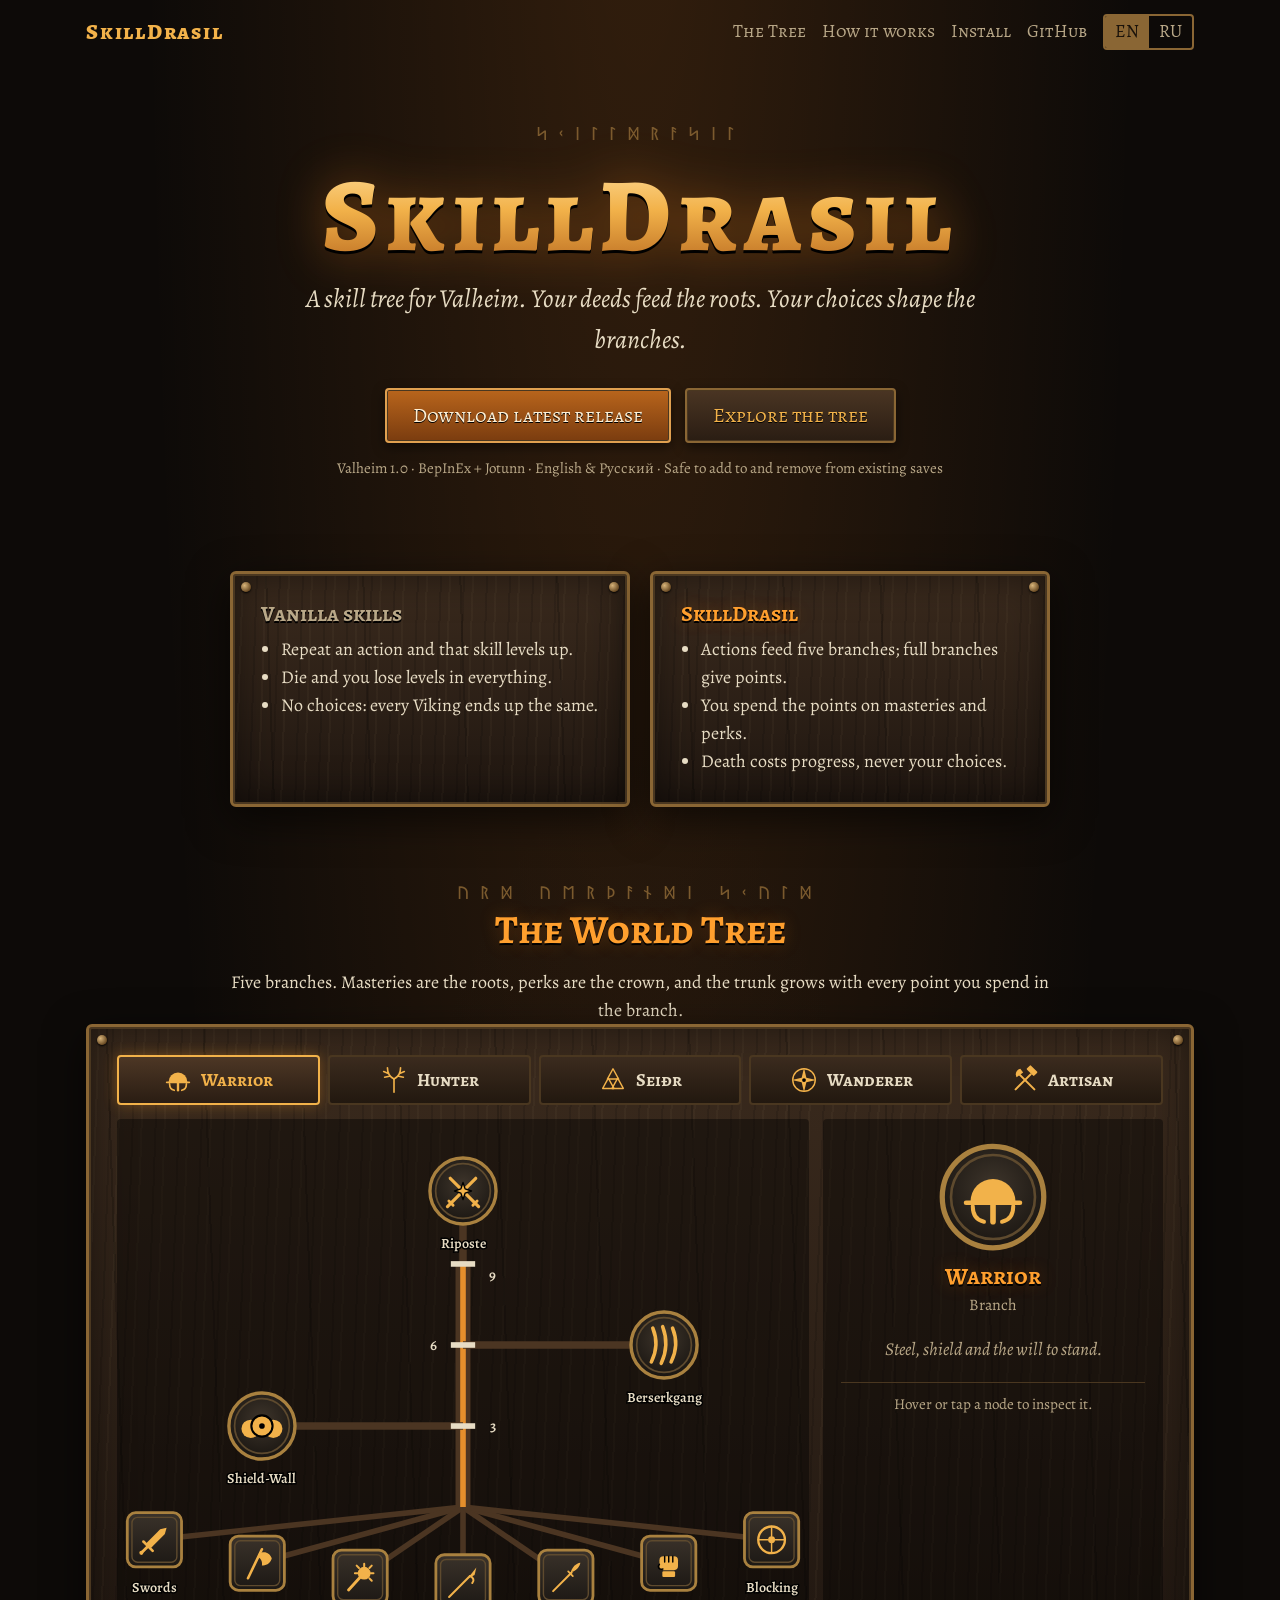
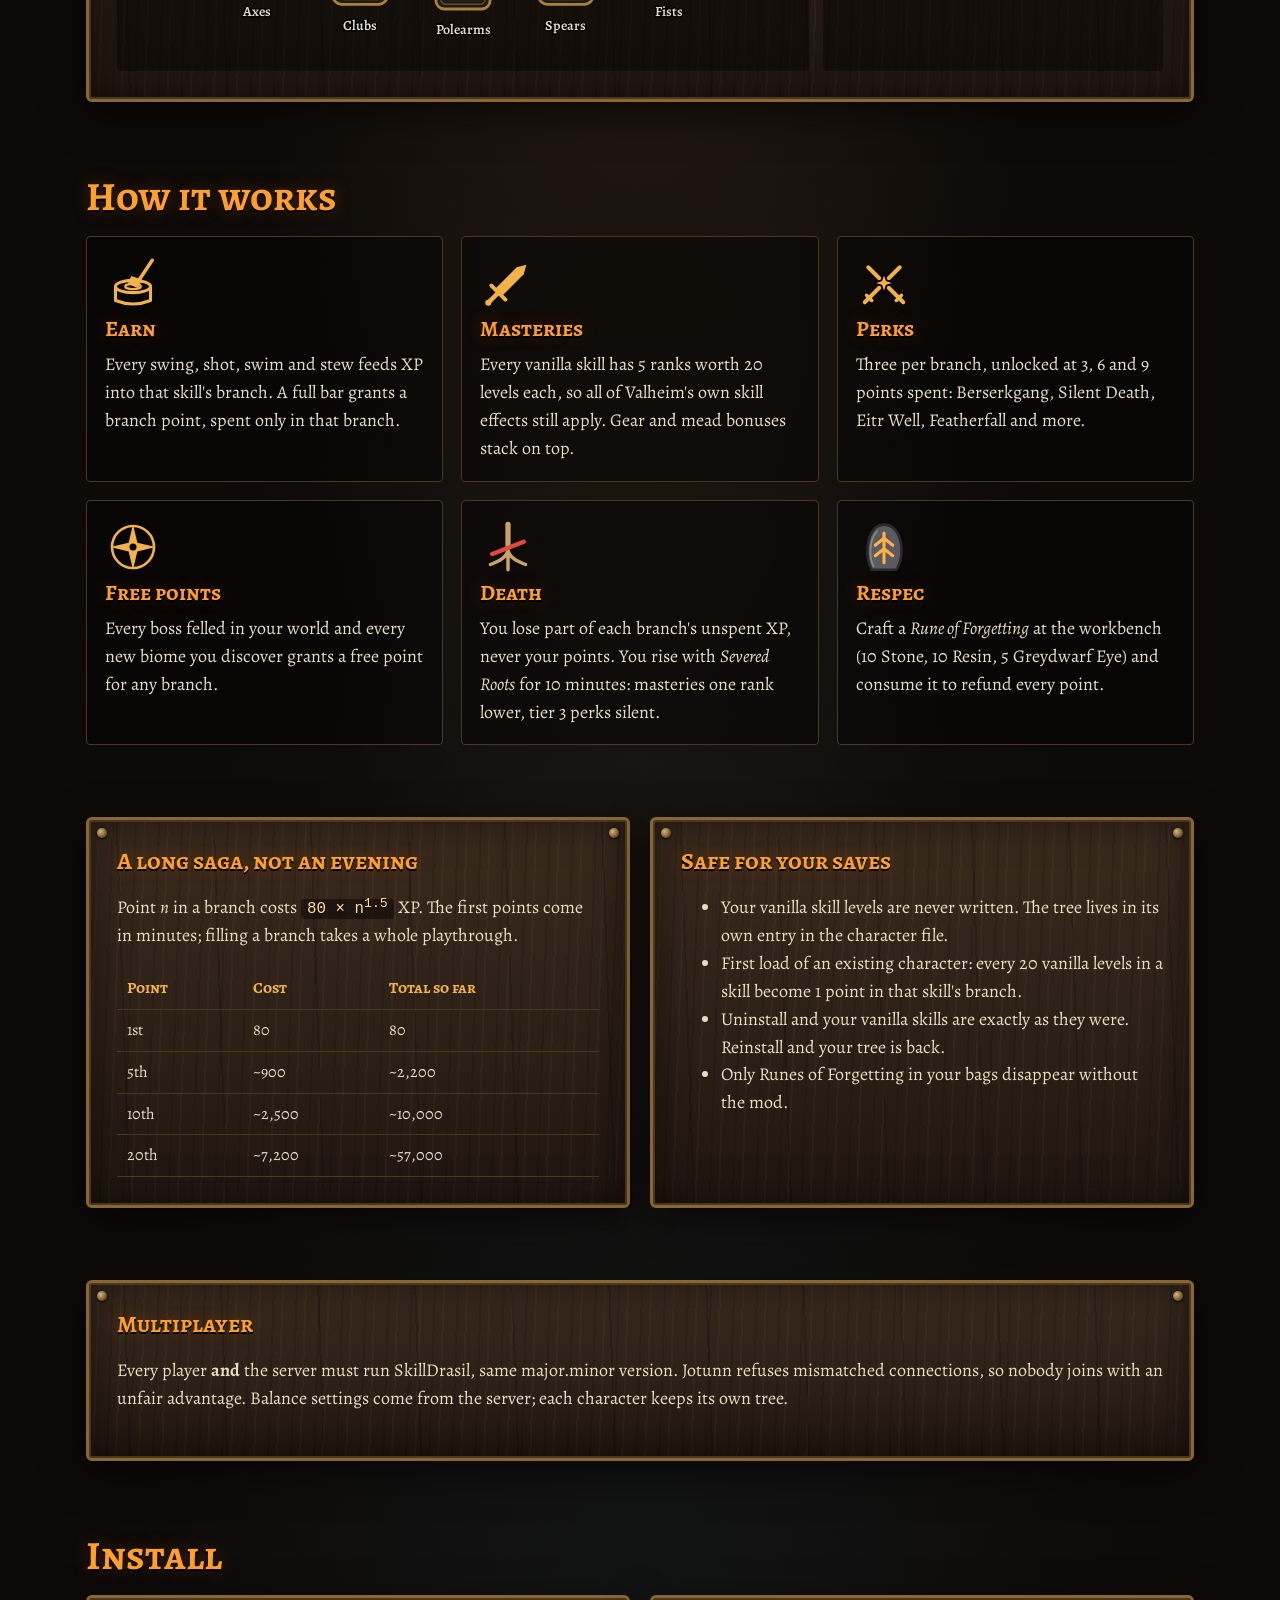
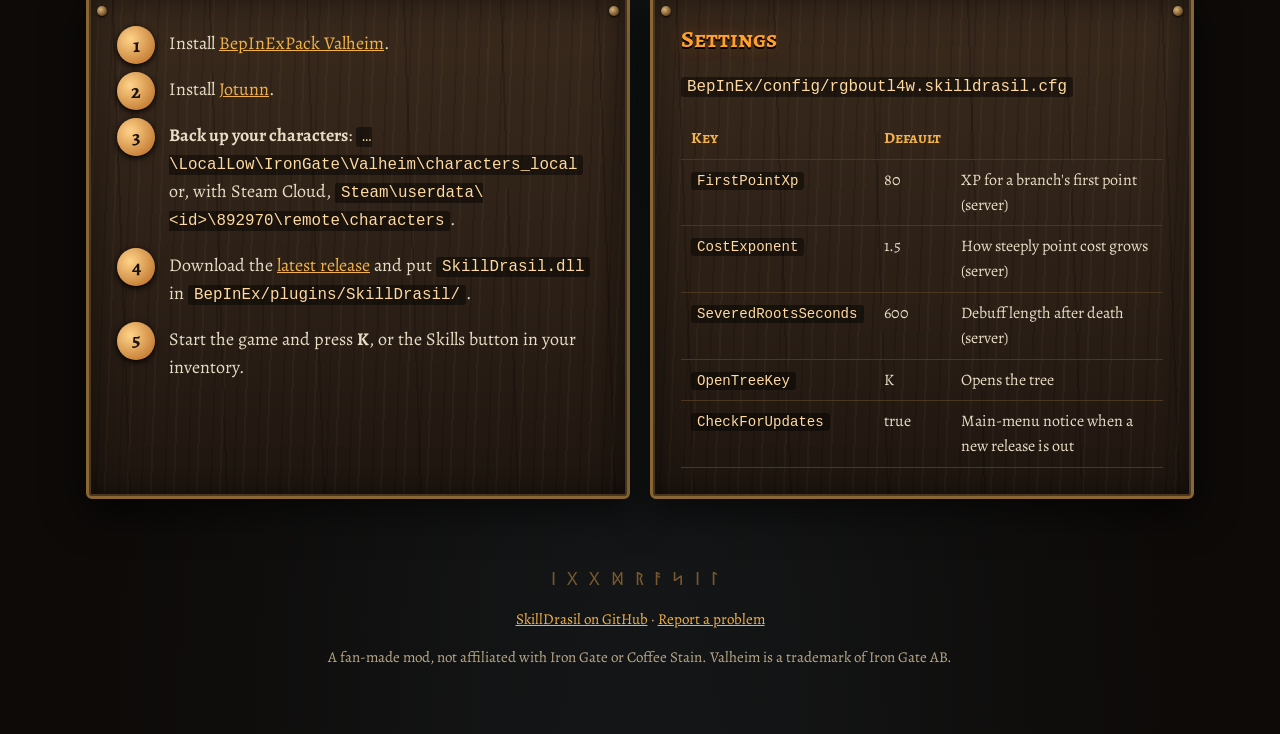
==== docs/index.html @ c71921be "Add bilingual project website in docs/ for GitHub Pages English (docs/) and Russian (docs/ru/) pages" ====
<!doctype html>
<html lang="en">
<head>
<meta charset="utf-8">
<meta name="viewport" content="width=device-width, initial-scale=1">
<title>SkillDrasil – a skill tree for Valheim</title>
<meta name="description" content="SkillDrasil replaces Valheim's grind-and-lose skill system with a five-branch skill tree: earn points by playing, choose masteries and perks, keep your choices when you die.">
<meta property="og:title" content="SkillDrasil – a skill tree for Valheim">
<meta property="og:description" content="Five branches, 24 masteries, 15 perks. Your deeds feed the roots; your choices shape the branches.">
<link rel="icon" href="icons/rune.svg" type="image/svg+xml">
<link rel="alternate" hreflang="ru" href="ru/">
<link rel="preconnect" href="https://fonts.googleapis.com">
<link rel="preconnect" href="https://fonts.gstatic.com" crossorigin>
<link href="https://fonts.googleapis.com/css2?family=Alegreya+SC:wght@600;800&family=Alegreya:ital,wght@0,400;0,700;1,400&family=Noto+Sans+Runic&display=swap" rel="stylesheet">
<link rel="stylesheet" href="style.css">
<script>
  // First visit from a Russian-language browser: offer the Russian page. A manual choice is remembered.
  try { if (!localStorage.getItem('sd-lang') && /^ru\b/i.test(navigator.language)) location.replace('ru/'); } catch (e) {}
</script>
</head>
<body>
<div class="wrap">
  <header class="topbar">
    <a class="brand" href="#">SkillDrasil</a>
    <nav>
      <span class="links"><a href="#tree">The Tree</a></span>
      <span class="links"><a href="#how">How it works</a></span>
      <span class="links"><a href="#install">Install</a></span>
      <a href="https://github.com/RGB-Outl4w/SkillDrasil">GitHub</a>
      <span class="lang"><a href="./" aria-current="page" onclick="try{localStorage.setItem('sd-lang','en')}catch(e){}">EN</a><a href="ru/" onclick="try{localStorage.setItem('sd-lang','ru')}catch(e){}">RU</a></span>
    </nav>
  </header>

  <section class="hero">
    <div class="runes" aria-hidden="true">ᛋᚲᛁᛚᛚᛞᚱᚨᛋᛁᛚ</div>
    <h1>SkillDrasil</h1>
    <p class="tagline">A skill tree for Valheim. Your deeds feed the roots. Your choices shape the branches.</p>
    <div class="buttons">
      <a class="btn primary" href="https://github.com/RGB-Outl4w/SkillDrasil/releases/latest">Download latest release</a>
      <a class="btn" href="#tree">Explore the tree</a>
    </div>
    <p class="meta">Valheim 1.0 · BepInEx + Jotunn · English &amp; Русский · Safe to add to and remove from existing saves</p>
  </section>

  <section class="intro">
    <div class="versus">
      <div class="panel old">
        <h3>Vanilla skills</h3>
        <ul>
          <li>Repeat an action and that skill levels up.</li>
          <li>Die and you lose levels in everything.</li>
          <li>No choices: every Viking ends up the same.</li>
        </ul>
      </div>
      <div class="panel">
        <h3>SkillDrasil</h3>
        <ul>
          <li>Actions feed five branches; full branches give points.</li>
          <li>You spend the points on masteries and perks.</li>
          <li>Death costs progress, never your choices.</li>
        </ul>
      </div>
    </div>
  </section>

  <section id="tree">
    <div class="runes" aria-hidden="true">ᚢᚱᛞ ᚢᛖᚱᚦᚨᚾᛞᛁ ᛋᚲᚢᛚᛞ</div>
    <h2 style="text-align:center">The World Tree</h2>
    <p class="intro">Five branches. Masteries are the roots, perks are the crown, and the trunk grows with every point you spend in the branch.</p>
    <div class="panel" data-explorer></div>
  </section>


  <section id="how">
    <h2>How it works</h2>
    <div class="grid">
      <div class="feature"><img src="icons/woodcutting.svg" alt=""><h3>Earn</h3><p>Every swing, shot, swim and stew feeds XP into that skill's branch. A full bar grants a branch point, spent only in that branch.</p></div>
      <div class="feature"><img src="icons/swords.svg" alt=""><h3>Masteries</h3><p>Every vanilla skill has 5 ranks worth 20 levels each, so all of Valheim's own skill effects still apply. Gear and mead bonuses stack on top.</p></div>
      <div class="feature"><img src="icons/riposte.svg" alt=""><h3>Perks</h3><p>Three per branch, unlocked at 3, 6 and 9 points spent: Berserkgang, Silent Death, Eitr Well, Featherfall and more.</p></div>
      <div class="feature"><img src="icons/branch_wanderer.svg" alt=""><h3>Free points</h3><p>Every boss felled in your world and every new biome you discover grants a free point for any branch.</p></div>
      <div class="feature"><img src="icons/se_severed.svg" alt=""><h3>Death</h3><p>You lose part of each branch's unspent XP, never your points. You rise with <em>Severed Roots</em> for 10 minutes: masteries one rank lower, tier 3 perks silent.</p></div>
      <div class="feature"><img src="icons/item_rune.svg" alt=""><h3>Respec</h3><p>Craft a <em>Rune of Forgetting</em> at the workbench (10 Stone, 10 Resin, 5 Greydwarf Eye) and consume it to refund every point.</p></div>
    </div>
  </section>

  <section>
    <div class="two">
      <div class="panel">
        <h3>A long saga, not an evening</h3>
        <p>Point <em>n</em> in a branch costs <code>80 × n<sup>1.5</sup></code> XP. The first points come in minutes; filling a branch takes a whole playthrough.</p>
        <div class="table-scroll"><table>
          <tr><th>Point</th><th>Cost</th><th>Total so far</th></tr>
          <tr><td>1st</td><td>80</td><td>80</td></tr>
          <tr><td>5th</td><td>~900</td><td>~2,200</td></tr>
          <tr><td>10th</td><td>~2,500</td><td>~10,000</td></tr>
          <tr><td>20th</td><td>~7,200</td><td>~57,000</td></tr>
        </table></div>
      </div>
      <div class="panel">
        <h3>Safe for your saves</h3>
        <ul>
          <li>Your vanilla skill levels are never written. The tree lives in its own entry in the character file.</li>
          <li>First load of an existing character: every 20 vanilla levels in a skill become 1 point in that skill's branch.</li>
          <li>Uninstall and your vanilla skills are exactly as they were. Reinstall and your tree is back.</li>
          <li>Only Runes of Forgetting in your bags disappear without the mod.</li>
        </ul>
      </div>
    </div>
  </section>

  <section>
    <div class="panel">
      <h3>Multiplayer</h3>
      <p>Every player <strong>and</strong> the server must run SkillDrasil, same major.minor version. Jotunn refuses mismatched connections, so nobody joins with an unfair advantage. Balance settings come from the server; each character keeps its own tree.</p>
    </div>
  </section>

  <section id="install">
    <h2>Install</h2>
    <div class="two">
      <div class="panel">
        <ol class="steps">
          <li>Install <a href="https://thunderstore.io/c/valheim/p/denikson/BepInExPack_Valheim/">BepInExPack Valheim</a>.</li>
          <li>Install <a href="https://thunderstore.io/c/valheim/p/ValheimModding/Jotunn/">Jotunn</a>.</li>
          <li><strong>Back up your characters</strong>: <code>…\LocalLow\IronGate\Valheim\characters_local</code> or, with Steam Cloud, <code>Steam\userdata\&lt;id&gt;\892970\remote\characters</code>.</li>
          <li>Download the <a href="https://github.com/RGB-Outl4w/SkillDrasil/releases/latest">latest release</a> and put <code>SkillDrasil.dll</code> in <code>BepInEx/plugins/SkillDrasil/</code>.</li>
          <li>Start the game and press <strong>K</strong>, or the Skills button in your inventory.</li>
        </ol>
      </div>
      <div class="panel">
        <h3>Settings</h3>
        <p><code>BepInEx/config/rgboutl4w.skilldrasil.cfg</code></p>
        <div class="table-scroll"><table>
          <tr><th>Key</th><th>Default</th><th></th></tr>
          <tr><td><code>FirstPointXp</code></td><td>80</td><td>XP for a branch's first point (server)</td></tr>
          <tr><td><code>CostExponent</code></td><td>1.5</td><td>How steeply point cost grows (server)</td></tr>
          <tr><td><code>SeveredRootsSeconds</code></td><td>600</td><td>Debuff length after death (server)</td></tr>
          <tr><td><code>OpenTreeKey</code></td><td>K</td><td>Opens the tree</td></tr>
          <tr><td><code>CheckForUpdates</code></td><td>true</td><td>Main-menu notice when a new release is out</td></tr>
        </table></div>
      </div>
    </div>
  </section>

  <footer>
    <div class="runes" aria-hidden="true">ᛁᚷᚷᛞᚱᚨᛋᛁᛚ</div>
    <p><a href="https://github.com/RGB-Outl4w/SkillDrasil">SkillDrasil on GitHub</a> · <a href="https://github.com/RGB-Outl4w/SkillDrasil/issues">Report a problem</a></p>
    <p>A fan-made mod, not affiliated with Iron Gate or Coffee Stain. Valheim is a trademark of Iron Gate AB.</p>
  </footer>
</div>
<script src="tree.js"></script>
</body>
</html>
---- docs/style.css ----
/* SkillDrasil site. Valheim look: dark wood, iron rims, ember orange, parchment text. */
:root {
  --night: #0d0a08;
  --wood-1: #3a2a1d;
  --wood-2: #2b1f16;
  --wood-3: #1f1610;
  --rim: #8a6634;
  --rim-dark: #4a3720;
  --ember: #ff9f2e;
  --gold: #f2b24a;
  --parchment: #e7dcc4;
  --muted: #b9a888;
  --shade: rgba(0, 0, 0, 0.42);
  --radius: 6px;
  --head: 'Alegreya SC', Georgia, serif;
  --body: 'Alegreya', Georgia, serif;
}

* { box-sizing: border-box; }
html { scroll-behavior: smooth; }

body {
  margin: 0;
  color: var(--parchment);
  font: 18px/1.55 var(--body);
  background:
    radial-gradient(ellipse at 50% -10%, rgba(255, 140, 40, 0.16), transparent 55%),
    radial-gradient(ellipse at 50% 120%, rgba(60, 90, 110, 0.18), transparent 60%),
    var(--night);
  min-height: 100vh;
}

a { color: var(--gold); }
a:hover { color: var(--ember); }
img { max-width: 100%; }

.wrap { max-width: 1140px; margin: 0 auto; padding: 0 16px; }

/* ---------- carved wood panel ---------- */
.panel {
  position: relative;
  background:
    repeating-linear-gradient(92deg, rgba(0, 0, 0, 0.12) 0 2px, transparent 2px 9px, rgba(255, 220, 160, 0.03) 9px 11px, transparent 11px 23px),
    repeating-linear-gradient(88deg, transparent 0 40px, rgba(0, 0, 0, 0.18) 40px 42px, transparent 42px 97px),
    linear-gradient(180deg, var(--wood-1), var(--wood-2) 60%, var(--wood-3));
  border: 3px solid var(--rim);
  border-radius: var(--radius);
  box-shadow:
    inset 0 0 0 2px var(--rim-dark),
    inset 0 0 40px rgba(0, 0, 0, 0.55),
    0 12px 40px rgba(0, 0, 0, 0.6);
  padding: 28px;
}
/* iron rivets in the corners */
.panel::before, .panel::after {
  content: '';
  position: absolute;
  top: 8px;
  width: 10px; height: 10px;
  border-radius: 50%;
  background: radial-gradient(circle at 35% 35%, #d8b47a, #6b4c25 70%);
  box-shadow: 0 1px 2px #000;
}
.panel::before { left: 8px; }
.panel::after { right: 8px; }

h1, h2, h3 {
  font-family: var(--head);
  color: var(--ember);
  text-shadow: 0 2px 0 #000, 0 0 18px rgba(255, 140, 30, 0.25);
  margin: 0 0 0.4em;
  line-height: 1.15;
}
h2 { font-size: clamp(28px, 4vw, 40px); }
h3 { font-size: 24px; }

.runes {
  font-family: 'Noto Sans Runic', var(--body);
  color: var(--rim);
  letter-spacing: 0.6em;
  font-size: 18px;
  text-align: center;
  user-select: none;
  opacity: 0.85;
}

/* ---------- top bar ---------- */
.topbar {
  display: flex; align-items: center; justify-content: space-between;
  padding: 14px 0;
  gap: 12px;
}
.brand { font-family: var(--head); font-weight: 800; color: var(--gold); text-decoration: none; font-size: 22px; letter-spacing: 0.08em; }
.topbar nav { display: flex; gap: 16px; align-items: center; flex-wrap: wrap; }
.topbar nav a { color: var(--muted); text-decoration: none; font-family: var(--head); }
.topbar nav a:hover { color: var(--gold); }
.lang { display: inline-flex; border: 2px solid var(--rim); border-radius: 4px; overflow: hidden; }
.lang a { padding: 2px 10px; color: var(--muted); }
.lang a[aria-current] { background: var(--rim); color: #1a120a; }

/* ---------- hero ---------- */
.hero { text-align: center; padding: 56px 0 40px; }
.hero h1 {
  font-size: clamp(48px, 10vw, 104px);
  font-weight: 800;
  letter-spacing: 0.06em;
  margin: 8px 0 4px;
  background: linear-gradient(180deg, #ffe0a0 0%, var(--gold) 45%, #b5651d 100%);
  -webkit-background-clip: text; background-clip: text;
  color: transparent;
  filter: drop-shadow(0 3px 0 #000) drop-shadow(0 0 24px rgba(255, 140, 30, 0.35));
  text-shadow: none;
}
.hero .tagline { font-size: clamp(20px, 2.6vw, 26px); color: var(--parchment); max-width: 760px; margin: 0 auto 28px; font-style: italic; }
.hero .meta { color: var(--muted); font-size: 15px; margin-top: 14px; }

.buttons { display: flex; gap: 14px; justify-content: center; flex-wrap: wrap; }
.btn {
  display: inline-block;
  font-family: var(--head);
  font-size: 20px;
  padding: 10px 26px;
  border-radius: 4px;
  text-decoration: none;
  color: var(--gold);
  background: linear-gradient(180deg, #4a3523, #2a1d13);
  border: 2px solid var(--rim);
  box-shadow: inset 0 0 0 1px var(--rim-dark), 0 4px 12px rgba(0, 0, 0, 0.5);
  text-shadow: 0 1px 0 #000;
  transition: transform 0.1s, box-shadow 0.15s;
}
.btn:hover { color: #ffd38a; box-shadow: inset 0 0 0 1px var(--rim-dark), 0 0 18px rgba(255, 150, 40, 0.35); transform: translateY(-1px); }
.btn.primary { background: linear-gradient(180deg, #b9651c, #7a3c0f); color: #fff1d6; border-color: #e0a050; }

section { padding: 36px 0; }
.intro { text-align: center; max-width: 820px; margin: 0 auto; }
.intro p { font-size: 20px; }

/* ---------- vanilla vs tree ---------- */
.versus { display: grid; grid-template-columns: 1fr 1fr; gap: 20px; text-align: left; }
.versus h3 { font-size: 22px; }
.versus ul { margin: 0; padding-left: 1.1em; }
.versus .old h3 { color: var(--muted); text-shadow: 0 2px 0 #000; }

/* ---------- explorer ---------- */
.tabs { display: grid; grid-template-columns: repeat(5, 1fr); gap: 8px; margin-bottom: 14px; }
.tab {
  display: flex; align-items: center; justify-content: center; gap: 8px;
  font: 600 18px var(--head);
  color: var(--parchment);
  background: linear-gradient(180deg, #3b2b1e, #22180f);
  border: 2px solid var(--rim-dark);
  border-radius: 4px;
  padding: 8px 6px;
  cursor: pointer;
}
.tab img { width: 30px; height: 30px; }
.tab:hover { border-color: var(--rim); }
.tab[aria-selected="true"] { border-color: var(--gold); color: var(--gold); box-shadow: 0 0 14px rgba(255, 160, 40, 0.3); background: linear-gradient(180deg, #4d3725, #2a1d13); }

.explorer-body { display: grid; grid-template-columns: 1fr 340px; gap: 14px; }
.explorer-body > *, .versus > *, .two > *, .tabs > * { min-width: 0; } /* let grid cells shrink below the SVG's natural width */
.tree { width: 100%; height: auto; background: var(--shade); border-radius: 4px; display: block; }
.tree .root, .tree .branchline { stroke: #4b3522; stroke-width: 6; }
.tree .branchline { stroke-width: 8; }
.tree .trunk { stroke: #4b3522; stroke-width: 16; }
.tree .sap { stroke: var(--ember); stroke-width: 6; opacity: 0.85; }
.tree .gate { fill: var(--parchment); }
.tree .gate-label { fill: var(--parchment); font: 600 16px var(--body); text-anchor: middle; }
.tree .label { fill: var(--parchment); font: 600 15px var(--body); text-anchor: middle; paint-order: stroke; stroke: #000; stroke-width: 3px; }
.tree .node { cursor: pointer; outline: none; }
.tree .node .ring { opacity: 0; transition: opacity 0.15s; }
.tree .node:hover .ring, .tree .node:focus .ring { opacity: 1; }
.tree .node:hover .label, .tree .node:focus .label { fill: var(--ember); }

.card {
  background: var(--shade);
  border-radius: 4px;
  padding: 22px 18px;
  text-align: center;
  min-height: 300px;
}
.card h3 { margin: 10px 0 2px; }
.card .kind { color: var(--muted); margin: 0 0 8px; font-size: 16px; }
.card .effect { font-weight: 700; font-size: 19px; }
.card .lore { font-style: italic; color: var(--muted); }
.card .hint { font-size: 15px; color: var(--muted); border-top: 1px solid var(--rim-dark); padding-top: 10px; margin-top: 14px; }
.card-icon {
  width: 112px; height: 112px; margin: 0 auto;
  background: url(icons/frame_mastery.svg) center / contain no-repeat;
  display: grid; place-items: center;
}
.card-icon.perk { background-image: url(icons/frame_perk.svg); }
.card-icon img { width: 72px; height: 72px; }
.pips { display: flex; gap: 4px; justify-content: center; margin: 6px 0; }
.pips i { width: 12px; height: 12px; background: var(--gold); transform: rotate(45deg); opacity: 0.85; }

/* ---------- feature cards ---------- */
.grid { display: grid; grid-template-columns: repeat(auto-fit, minmax(300px, 1fr)); gap: 18px; }
.feature { background: var(--shade); border: 1px solid var(--rim-dark); border-radius: 4px; padding: 18px; }
.feature img { width: 56px; height: 56px; display: block; margin-bottom: 6px; }
.feature h3 { font-size: 22px; }
.feature p { margin: 0; }

figure { margin: 0; }
figure img { border: 3px solid var(--rim); border-radius: var(--radius); box-shadow: 0 12px 40px rgba(0, 0, 0, 0.6); display: block; }
figcaption { color: var(--muted); text-align: center; font-size: 15px; margin-top: 8px; font-style: italic; }

/* ---------- tables, steps, code ---------- */
table { width: 100%; border-collapse: collapse; font-size: 16px; }
th, td { text-align: left; padding: 8px 10px; border-bottom: 1px solid var(--rim-dark); vertical-align: top; }
th { font-family: var(--head); color: var(--gold); font-weight: 600; }
td:first-child { white-space: nowrap; }
code { font-family: Consolas, 'Courier New', monospace; font-size: 0.88em; background: rgba(0, 0, 0, 0.45); padding: 1px 6px; border-radius: 3px; color: #ffd9a0; overflow-wrap: anywhere; }
.table-scroll { overflow-x: auto; }

ol.steps { counter-reset: step; list-style: none; padding: 0; margin: 0; }
ol.steps li { counter-increment: step; position: relative; padding: 4px 0 14px 52px; }
ol.steps li::before {
  content: counter(step);
  position: absolute; left: 0; top: 0;
  width: 38px; height: 38px;
  display: grid; place-items: center;
  font: 700 20px var(--head);
  color: #1a120a;
  background: radial-gradient(circle at 35% 35%, #ffd38a, #b5651d);
  border-radius: 50%;
  box-shadow: 0 2px 6px #000;
}

.two { display: grid; grid-template-columns: 1fr 1fr; gap: 20px; }

footer { text-align: center; color: var(--muted); padding: 30px 0 50px; font-size: 15px; }

/* ---------- small screens ---------- */
@media (max-width: 900px) {
  .explorer-body { grid-template-columns: 1fr; }
  .card { min-height: 0; }
  .versus, .two { grid-template-columns: 1fr; }
}
@media (max-width: 640px) {
  body { font-size: 17px; }
  .panel { padding: 18px 14px; }
  .tabs { grid-template-columns: repeat(5, 1fr); gap: 4px; }
  .tab { flex-direction: column; gap: 2px; font-size: 12px; padding: 6px 2px; }
  .tab img { width: 24px; height: 24px; }
  .topbar nav .links { display: none; }
}
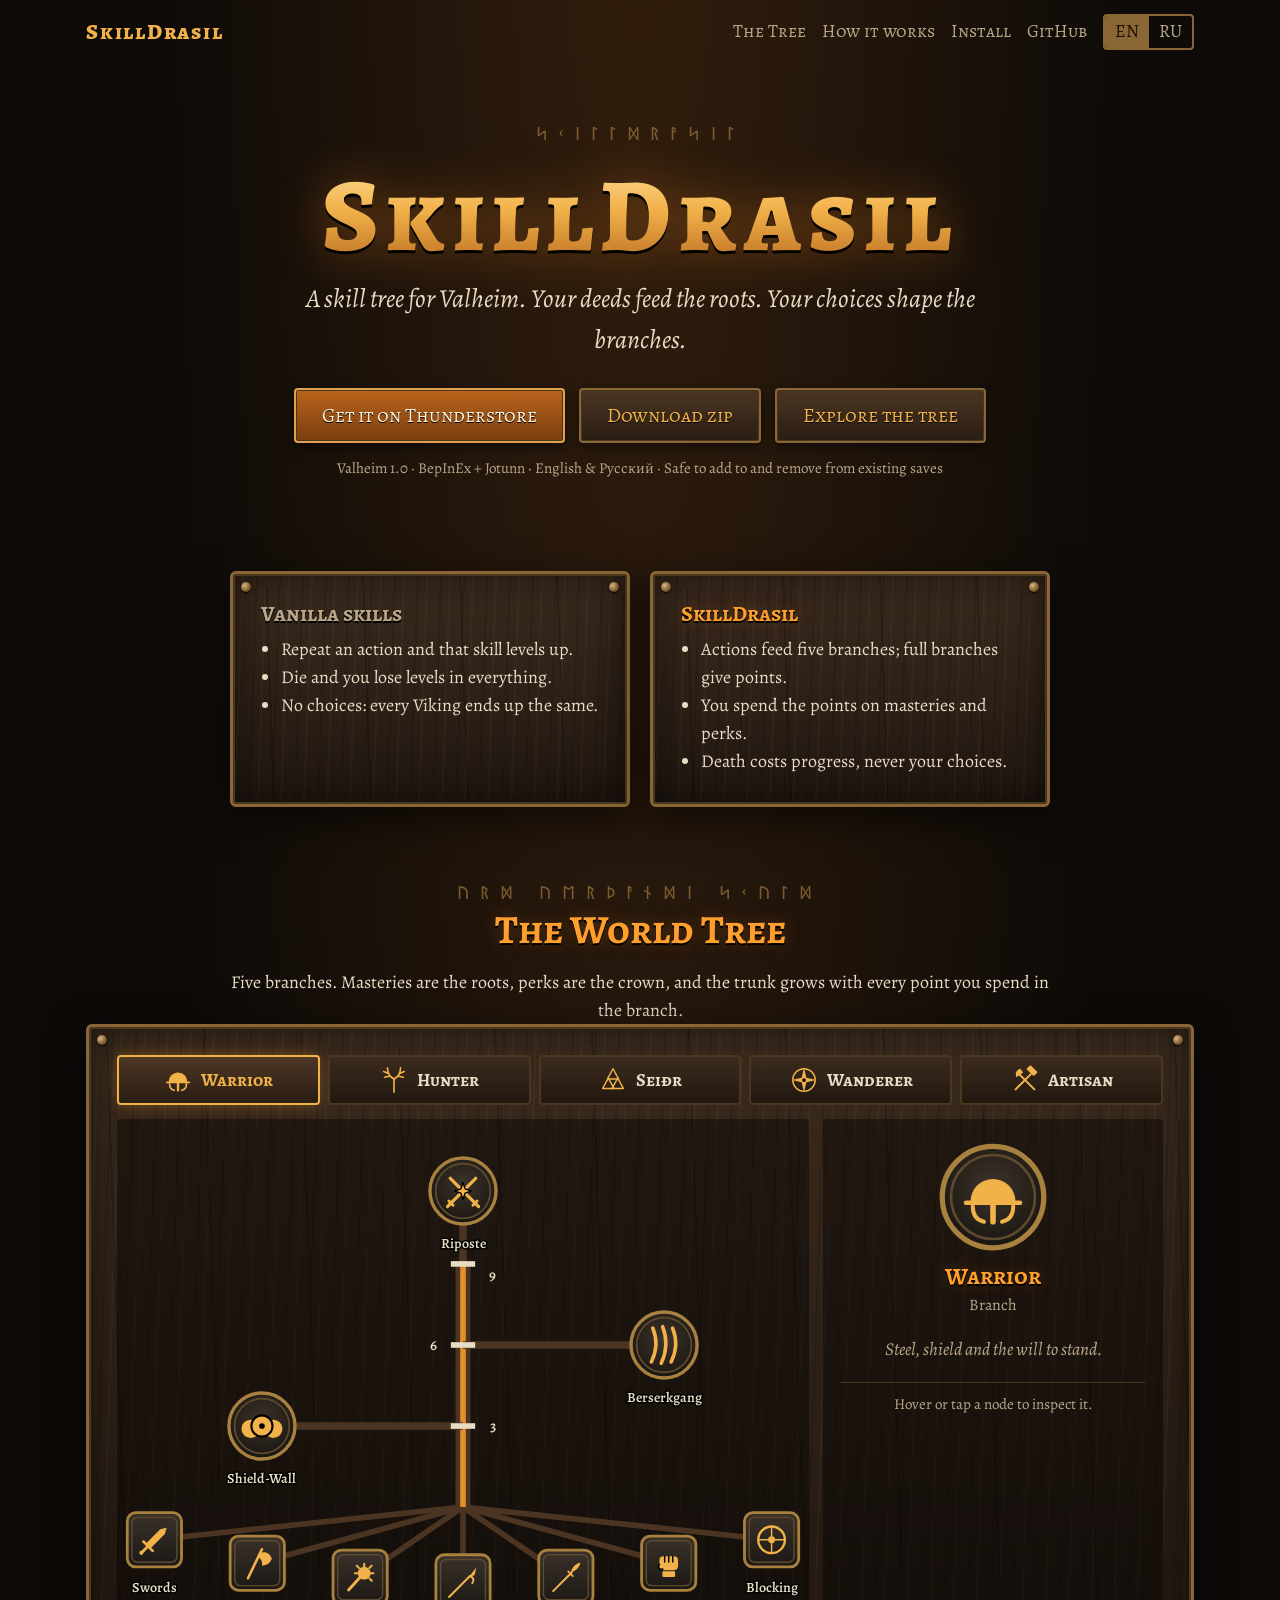
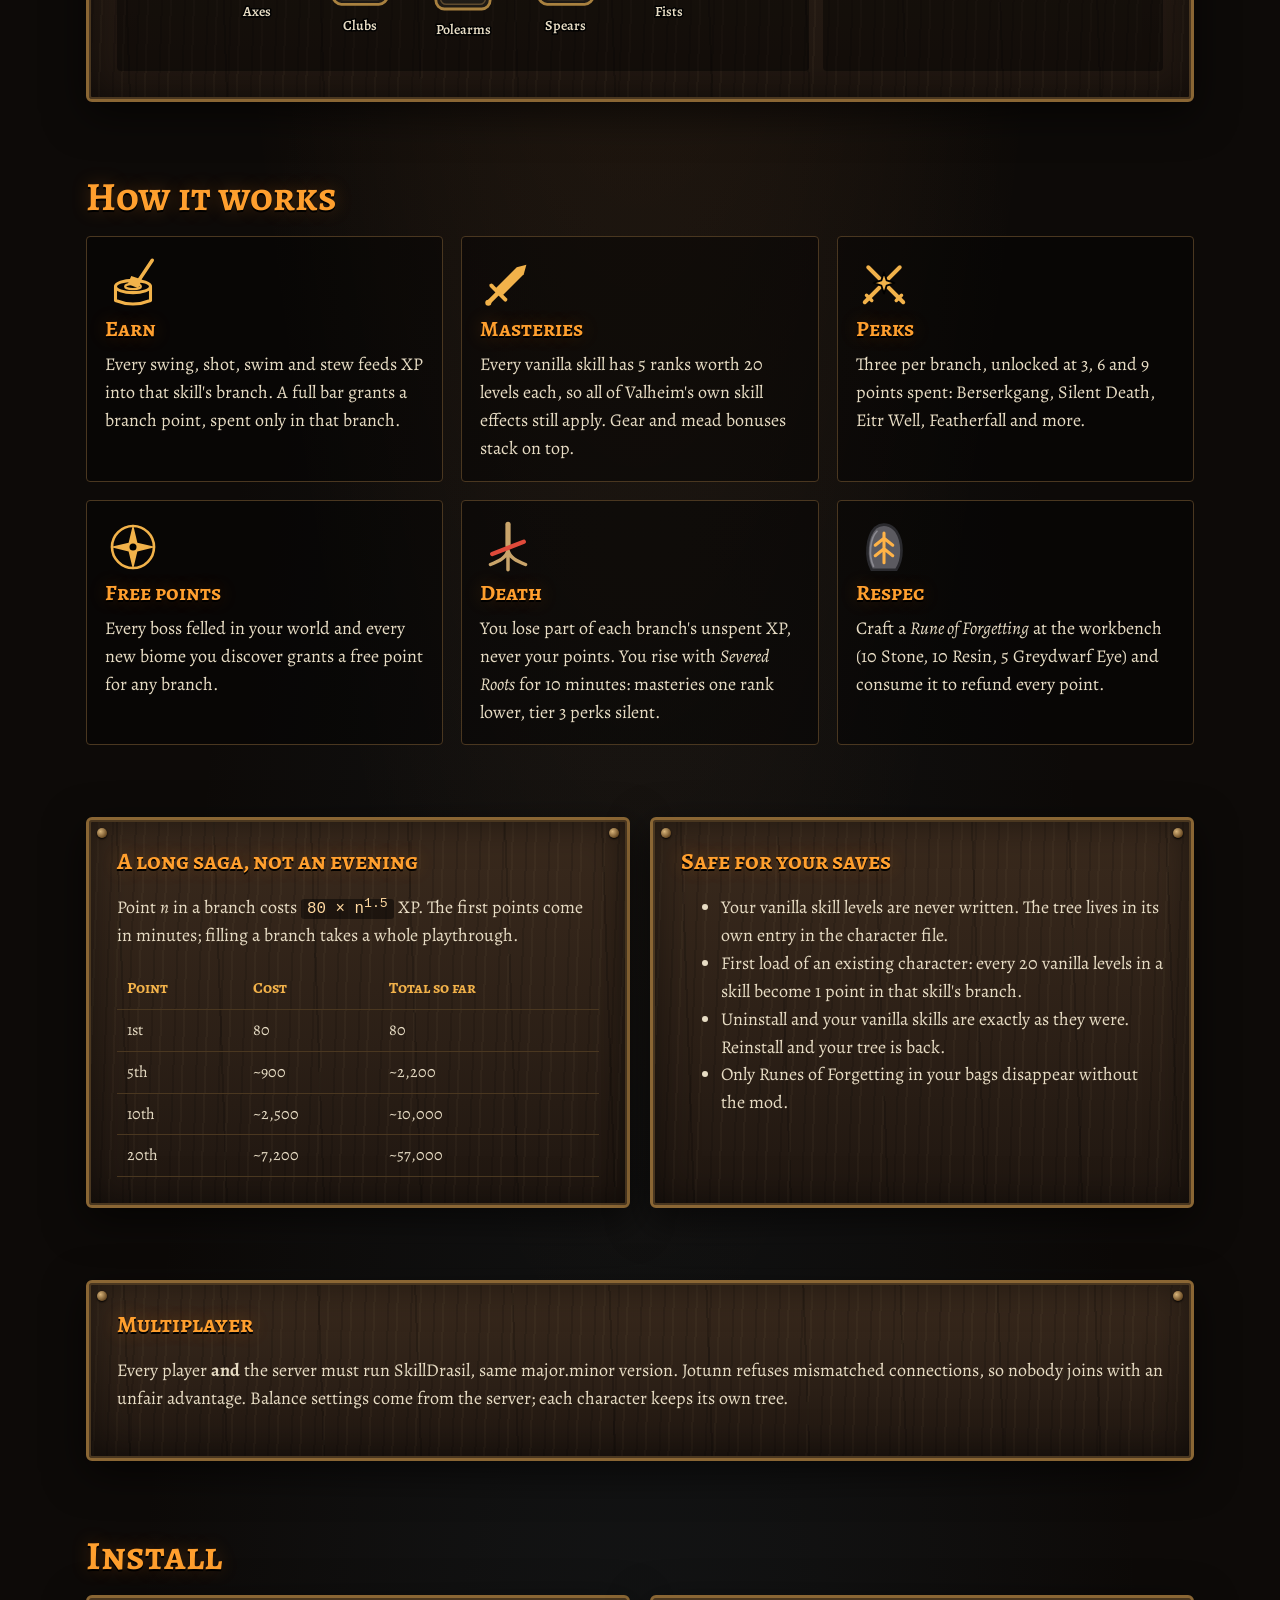
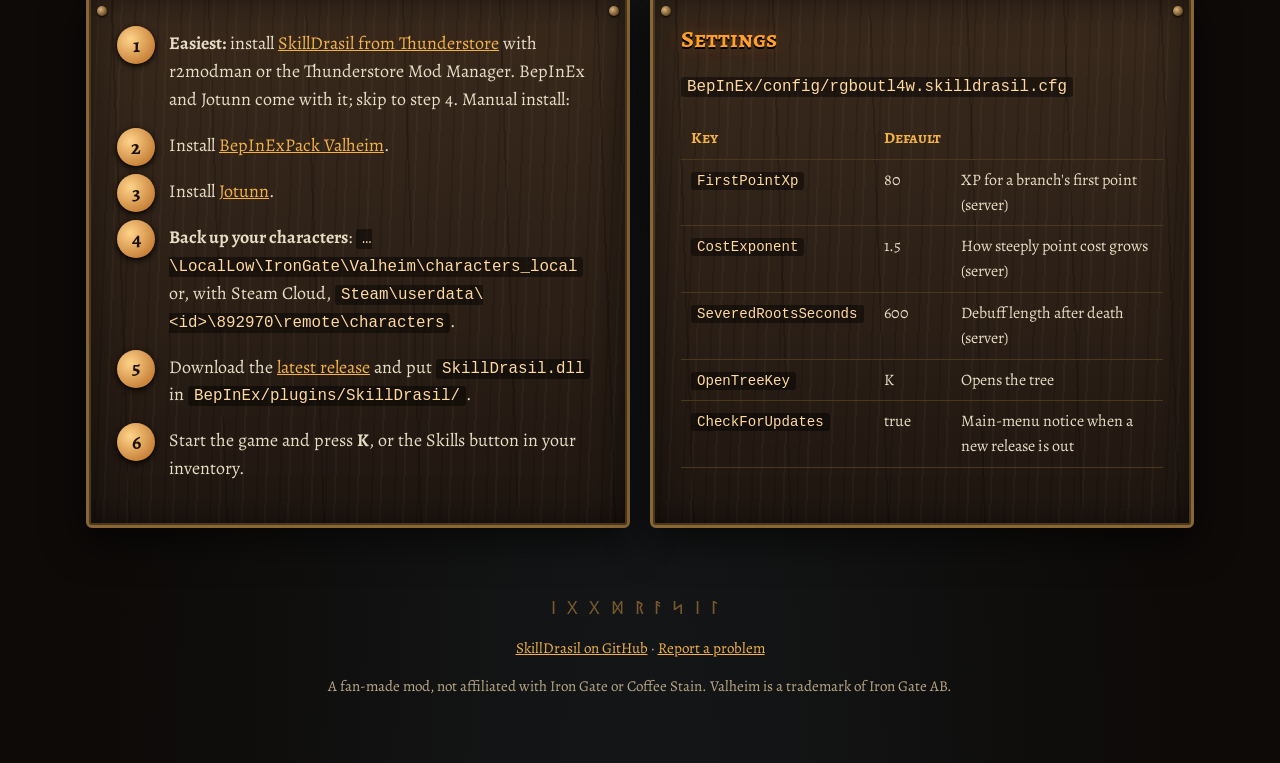
==== commit 318ac965: "Link Thunderstore package from README and website Co-Authored-By: Claude Opus 5.5 <noreply@anthropic" ====
--- a/docs/index.html
+++ b/docs/index.html
@@ -36,7 +36,8 @@
     <h1>SkillDrasil</h1>
     <p class="tagline">A skill tree for Valheim. Your deeds feed the roots. Your choices shape the branches.</p>
     <div class="buttons">
-      <a class="btn primary" href="https://github.com/RGB-Outl4w/SkillDrasil/releases/latest">Download latest release</a>
+      <a class="btn primary" href="https://thunderstore.io/c/valheim/p/RGBOutl4w/SkillDrasil/">Get it on Thunderstore</a>
+      <a class="btn" href="https://github.com/RGB-Outl4w/SkillDrasil/releases/latest">Download zip</a>
       <a class="btn" href="#tree">Explore the tree</a>
     </div>
     <p class="meta">Valheim 1.0 · BepInEx + Jotunn · English &amp; Русский · Safe to add to and remove from existing saves</p>
@@ -120,6 +121,7 @@
     <div class="two">
       <div class="panel">
         <ol class="steps">
+          <li><strong>Easiest:</strong> install <a href="https://thunderstore.io/c/valheim/p/RGBOutl4w/SkillDrasil/">SkillDrasil from Thunderstore</a> with r2modman or the Thunderstore Mod Manager. BepInEx and Jotunn come with it; skip to step 4. Manual install:</li>
           <li>Install <a href="https://thunderstore.io/c/valheim/p/denikson/BepInExPack_Valheim/">BepInExPack Valheim</a>.</li>
           <li>Install <a href="https://thunderstore.io/c/valheim/p/ValheimModding/Jotunn/">Jotunn</a>.</li>
           <li><strong>Back up your characters</strong>: <code>…\LocalLow\IronGate\Valheim\characters_local</code> or, with Steam Cloud, <code>Steam\userdata\&lt;id&gt;\892970\remote\characters</code>.</li>
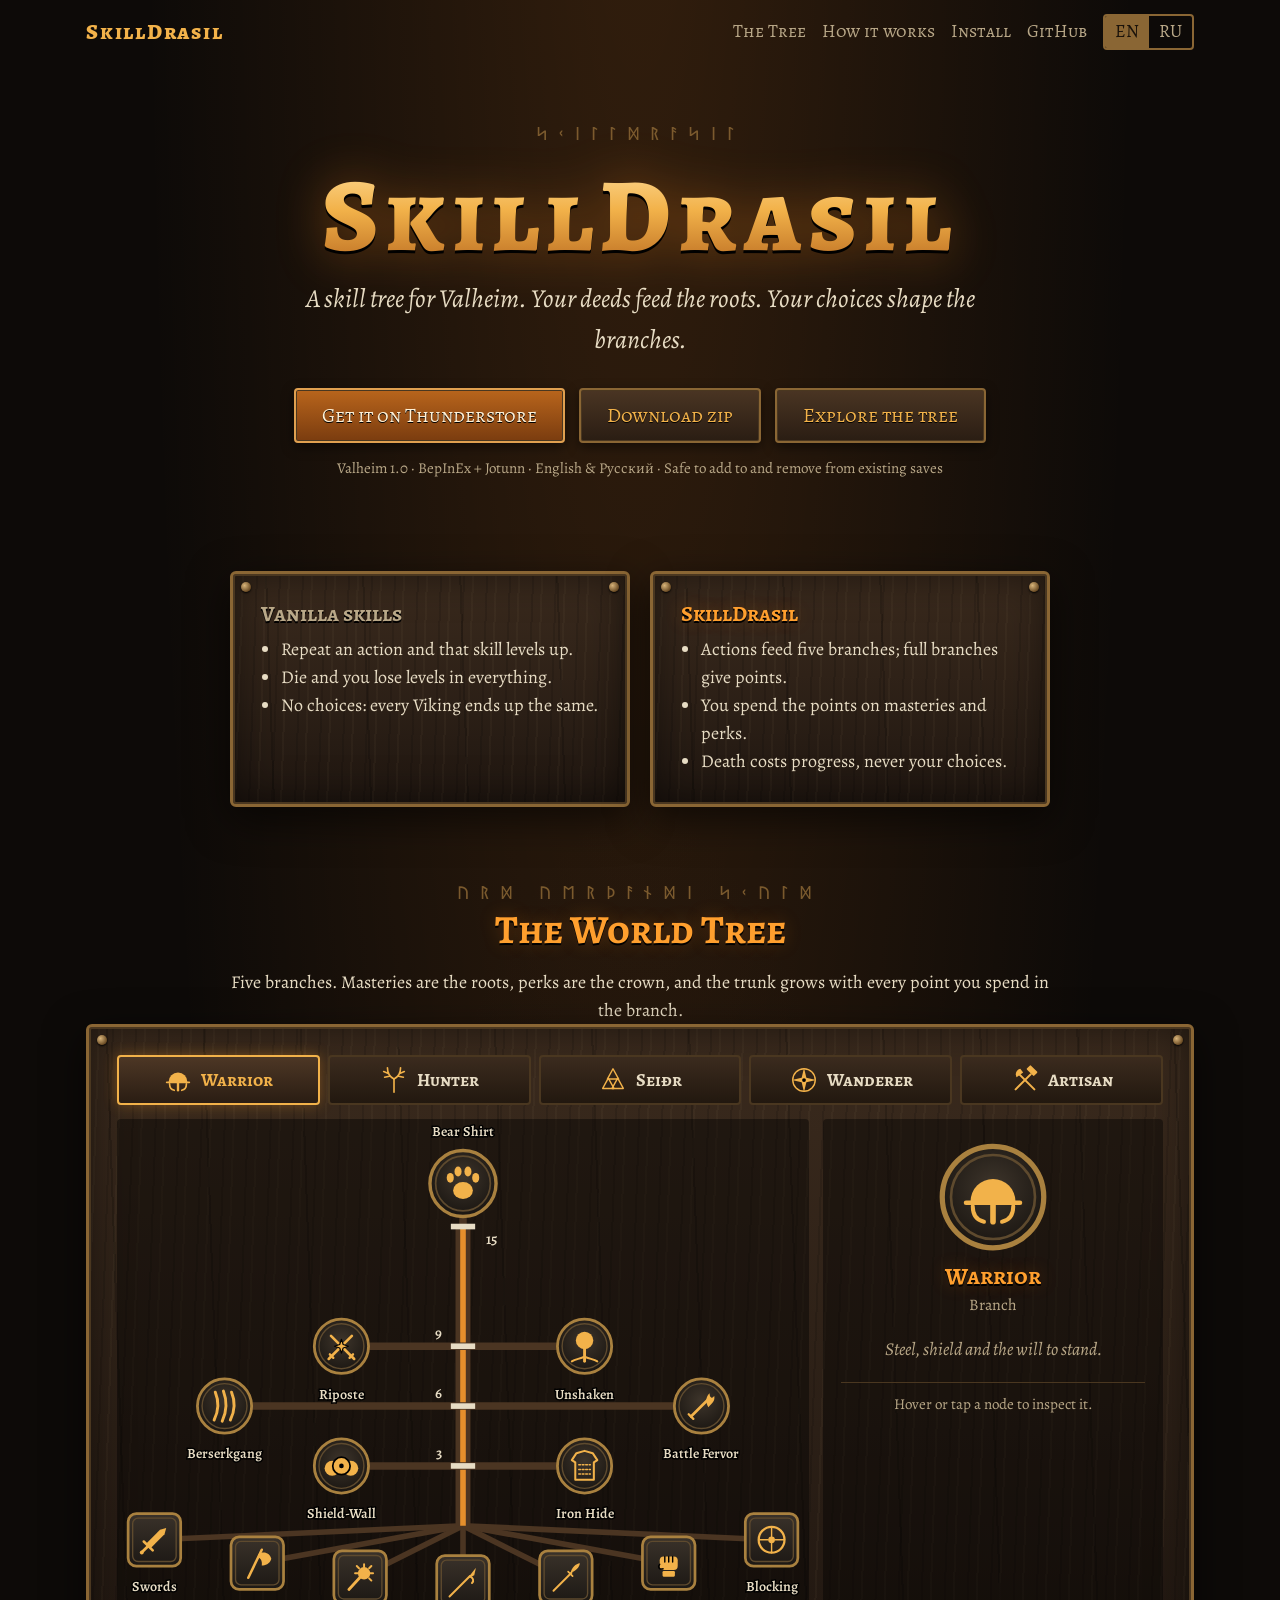
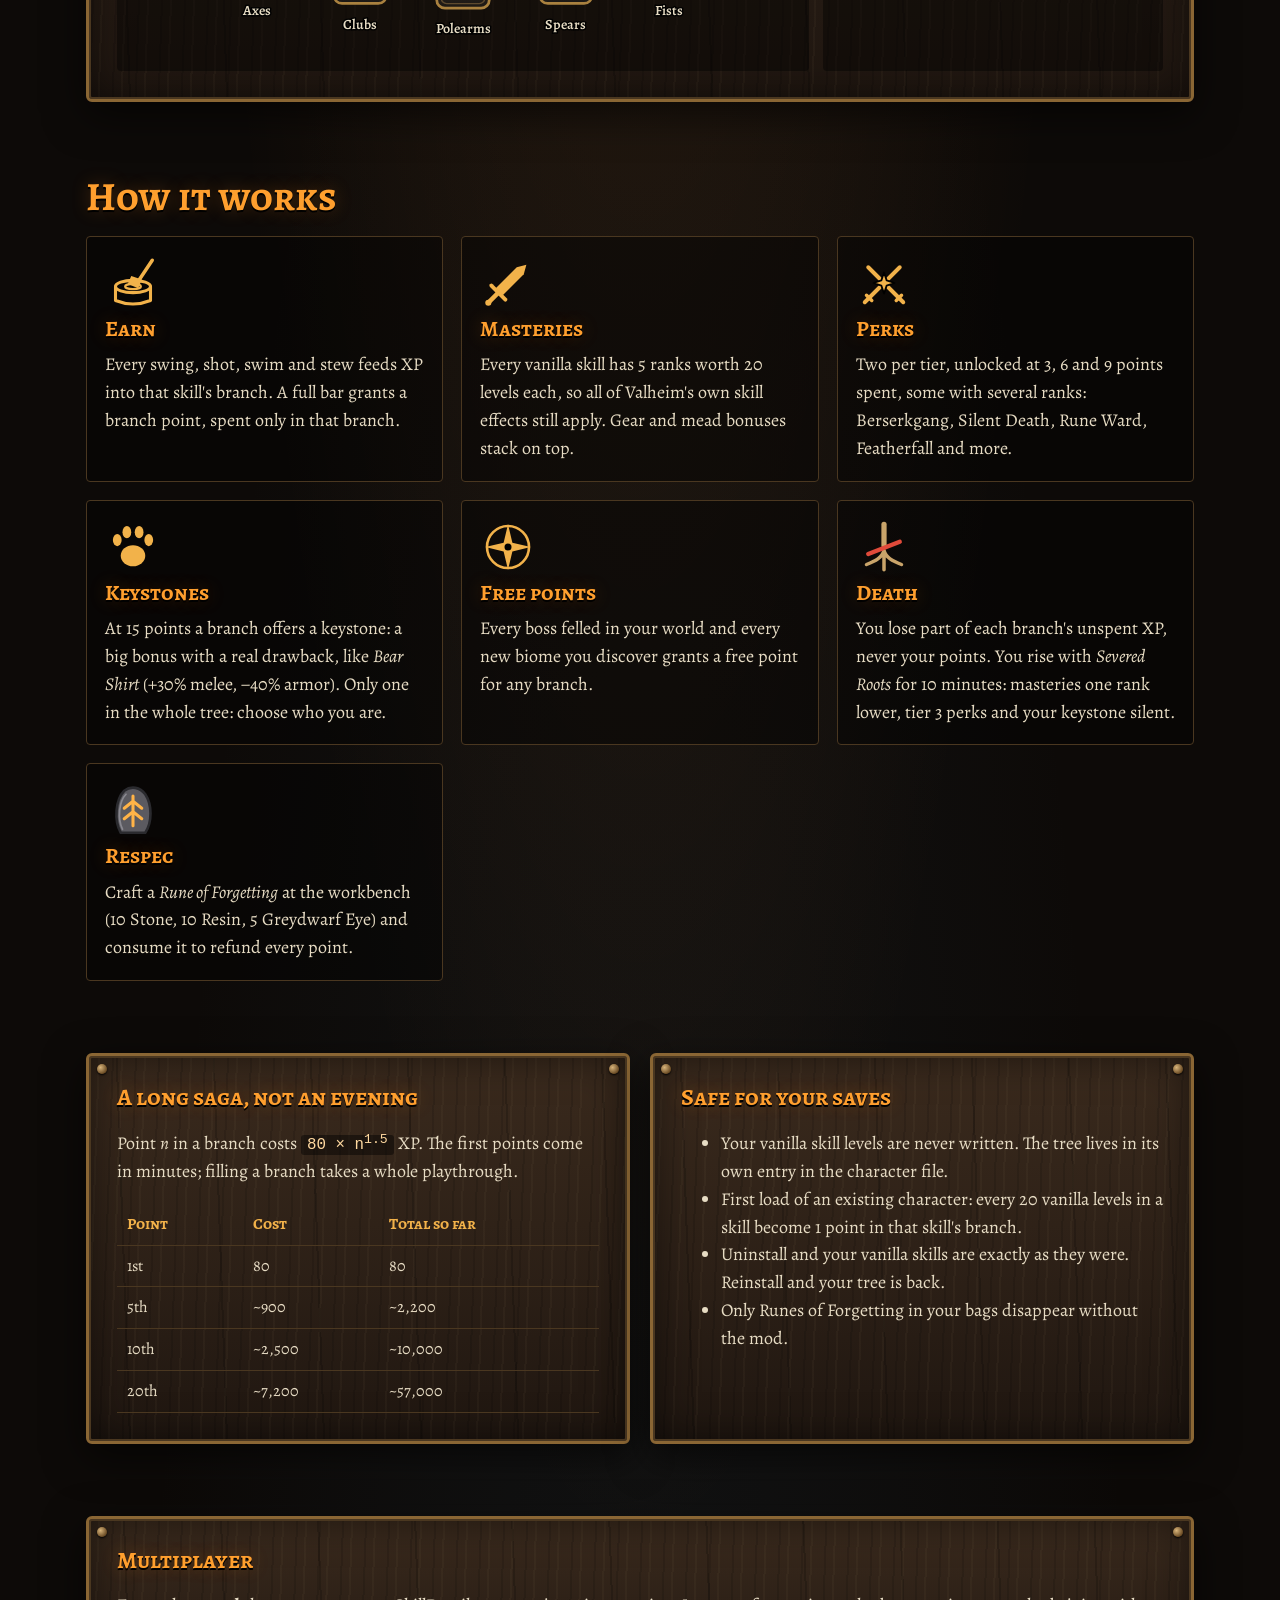
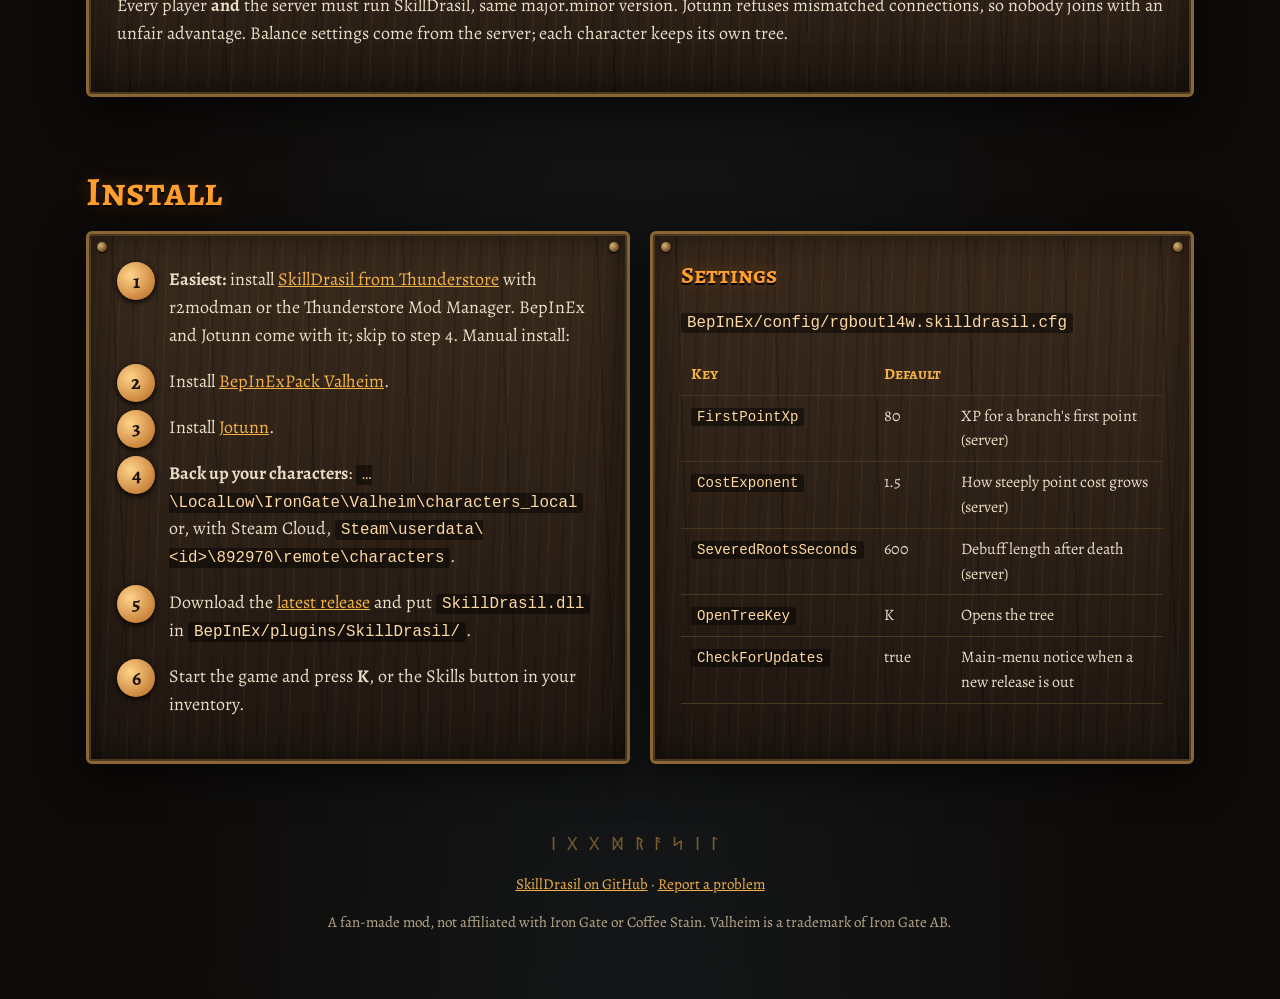
==== commit c3ce453f: "Release 0.3.0: deeper trees with keystones and multi-rank perks - 15 new perks (two per tier) and 5 " ====
--- a/docs/index.html
+++ b/docs/index.html
@@ -6,7 +6,7 @@
 <title>SkillDrasil – a skill tree for Valheim</title>
 <meta name="description" content="SkillDrasil replaces Valheim's grind-and-lose skill system with a five-branch skill tree: earn points by playing, choose masteries and perks, keep your choices when you die.">
 <meta property="og:title" content="SkillDrasil – a skill tree for Valheim">
-<meta property="og:description" content="Five branches, 24 masteries, 15 perks. Your deeds feed the roots; your choices shape the branches.">
+<meta property="og:description" content="Five branches, 24 masteries, 30 perks, 5 keystones. Your deeds feed the roots; your choices shape the branches.">
 <link rel="icon" href="icons/rune.svg" type="image/svg+xml">
 <link rel="alternate" hreflang="ru" href="ru/">
 <link rel="preconnect" href="https://fonts.googleapis.com">
@@ -77,9 +77,10 @@
     <div class="grid">
       <div class="feature"><img src="icons/woodcutting.svg" alt=""><h3>Earn</h3><p>Every swing, shot, swim and stew feeds XP into that skill's branch. A full bar grants a branch point, spent only in that branch.</p></div>
       <div class="feature"><img src="icons/swords.svg" alt=""><h3>Masteries</h3><p>Every vanilla skill has 5 ranks worth 20 levels each, so all of Valheim's own skill effects still apply. Gear and mead bonuses stack on top.</p></div>
-      <div class="feature"><img src="icons/riposte.svg" alt=""><h3>Perks</h3><p>Three per branch, unlocked at 3, 6 and 9 points spent: Berserkgang, Silent Death, Eitr Well, Featherfall and more.</p></div>
+      <div class="feature"><img src="icons/riposte.svg" alt=""><h3>Perks</h3><p>Two per tier, unlocked at 3, 6 and 9 points spent, some with several ranks: Berserkgang, Silent Death, Rune Ward, Featherfall and more.</p></div>
+      <div class="feature"><img src="icons/bearshirt.svg" alt=""><h3>Keystones</h3><p>At 15 points a branch offers a keystone: a big bonus with a real drawback, like <em>Bear Shirt</em> (+30% melee, −40% armor). Only one in the whole tree: choose who you are.</p></div>
       <div class="feature"><img src="icons/branch_wanderer.svg" alt=""><h3>Free points</h3><p>Every boss felled in your world and every new biome you discover grants a free point for any branch.</p></div>
-      <div class="feature"><img src="icons/se_severed.svg" alt=""><h3>Death</h3><p>You lose part of each branch's unspent XP, never your points. You rise with <em>Severed Roots</em> for 10 minutes: masteries one rank lower, tier 3 perks silent.</p></div>
+      <div class="feature"><img src="icons/se_severed.svg" alt=""><h3>Death</h3><p>You lose part of each branch's unspent XP, never your points. You rise with <em>Severed Roots</em> for 10 minutes: masteries one rank lower, tier 3 perks and your keystone silent.</p></div>
       <div class="feature"><img src="icons/item_rune.svg" alt=""><h3>Respec</h3><p>Craft a <em>Rune of Forgetting</em> at the workbench (10 Stone, 10 Resin, 5 Greydwarf Eye) and consume it to refund every point.</p></div>
     </div>
   </section>
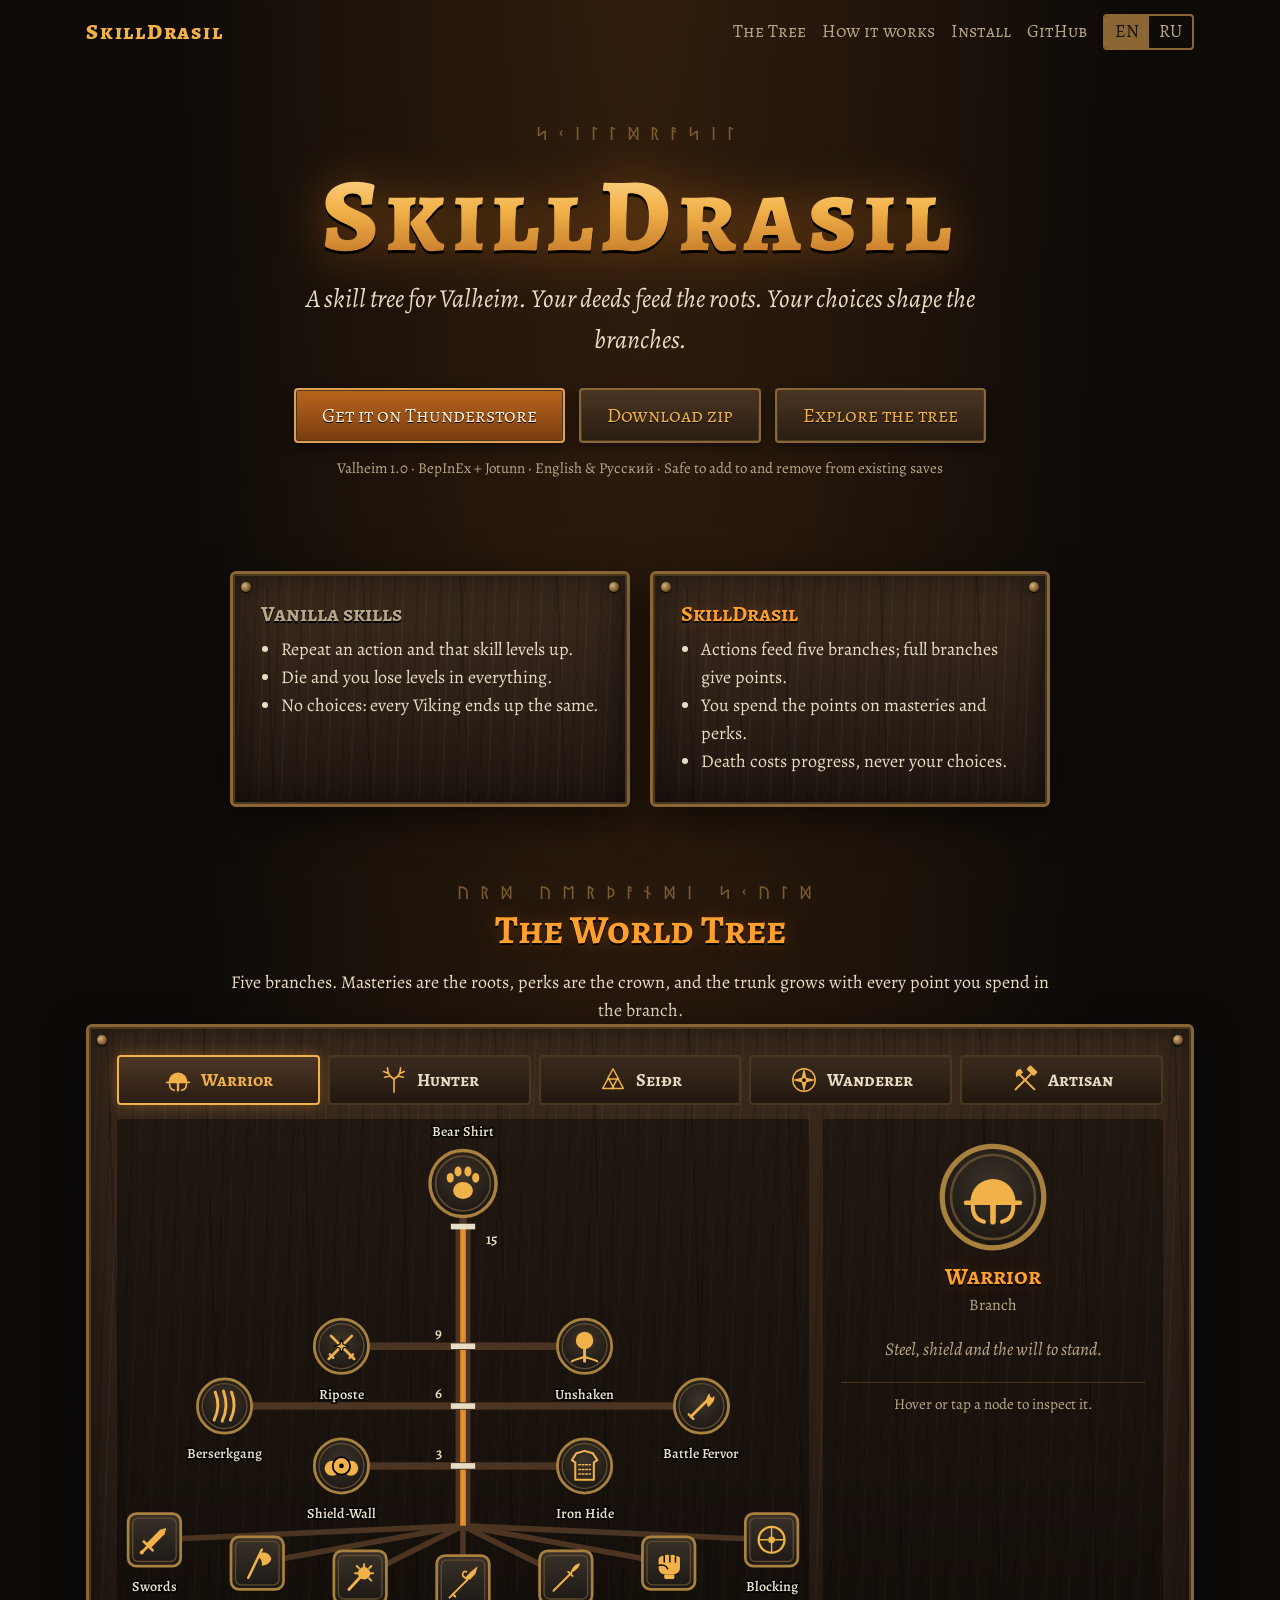
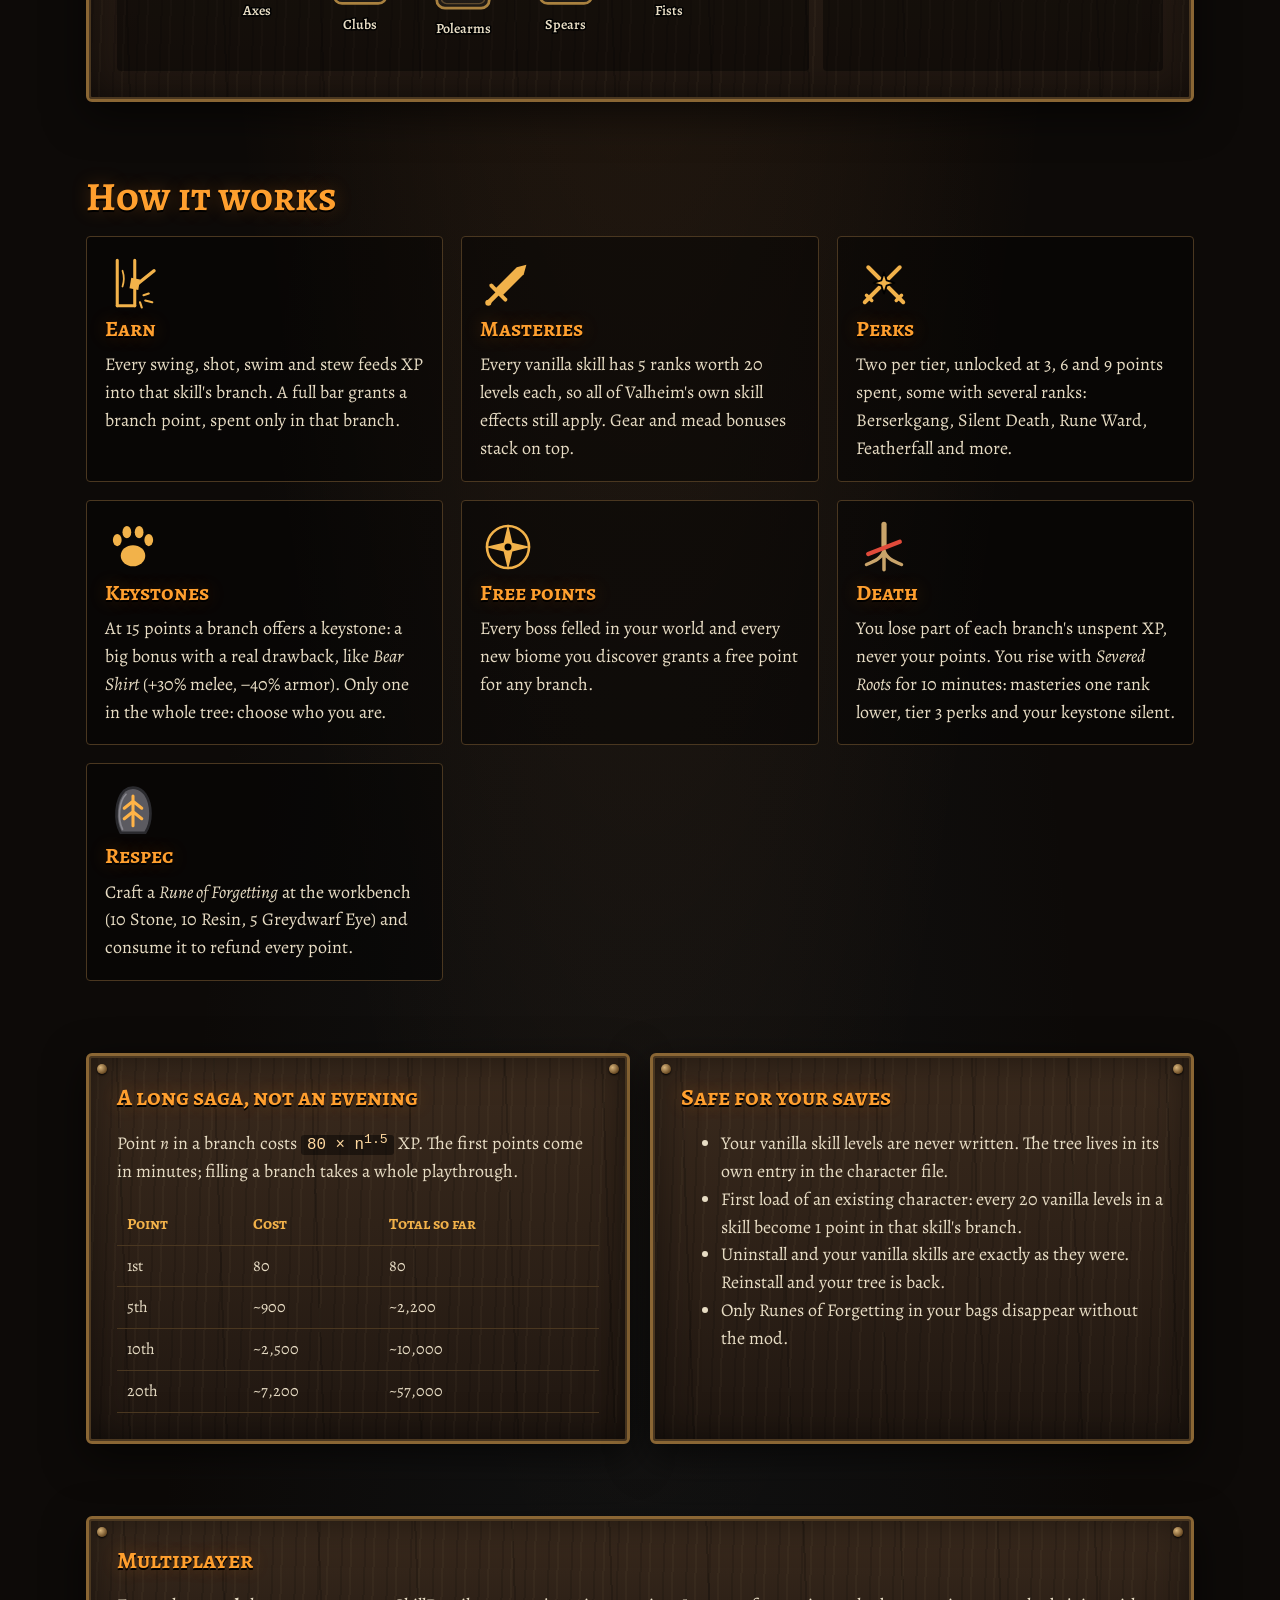
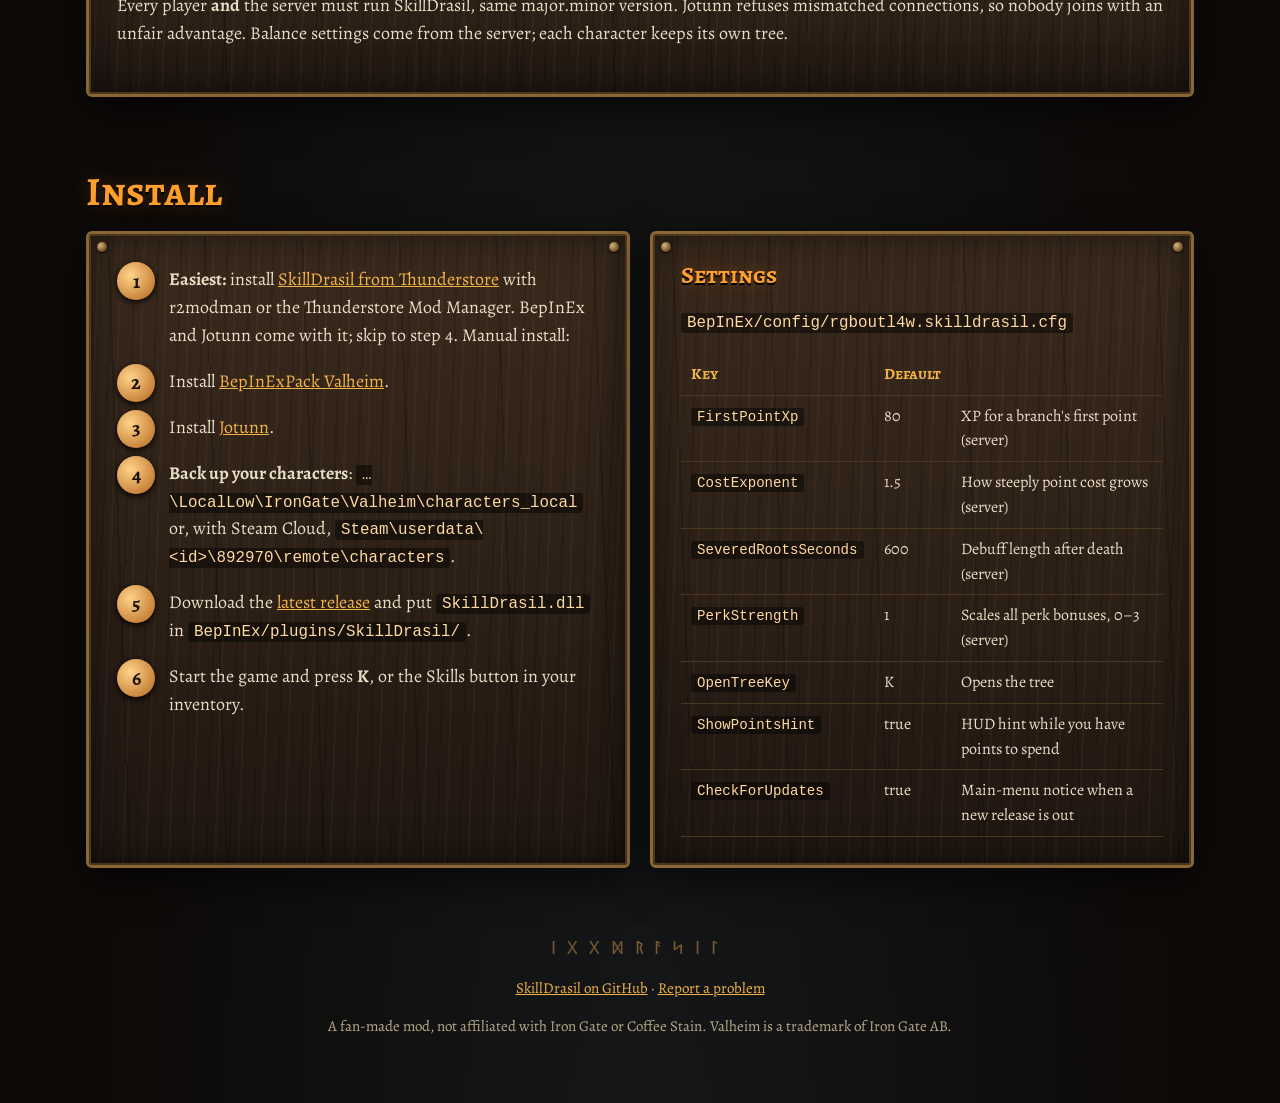
==== commit c117005a: "Release 0.3.1: mod-skill compatibility, perk strength, UI polish - Skills from other mods keep vanil" ====
--- a/docs/index.html
+++ b/docs/index.html
@@ -138,7 +138,9 @@
           <tr><td><code>FirstPointXp</code></td><td>80</td><td>XP for a branch's first point (server)</td></tr>
           <tr><td><code>CostExponent</code></td><td>1.5</td><td>How steeply point cost grows (server)</td></tr>
           <tr><td><code>SeveredRootsSeconds</code></td><td>600</td><td>Debuff length after death (server)</td></tr>
+          <tr><td><code>PerkStrength</code></td><td>1</td><td>Scales all perk bonuses, 0–3 (server)</td></tr>
           <tr><td><code>OpenTreeKey</code></td><td>K</td><td>Opens the tree</td></tr>
+          <tr><td><code>ShowPointsHint</code></td><td>true</td><td>HUD hint while you have points to spend</td></tr>
           <tr><td><code>CheckForUpdates</code></td><td>true</td><td>Main-menu notice when a new release is out</td></tr>
         </table></div>
       </div>
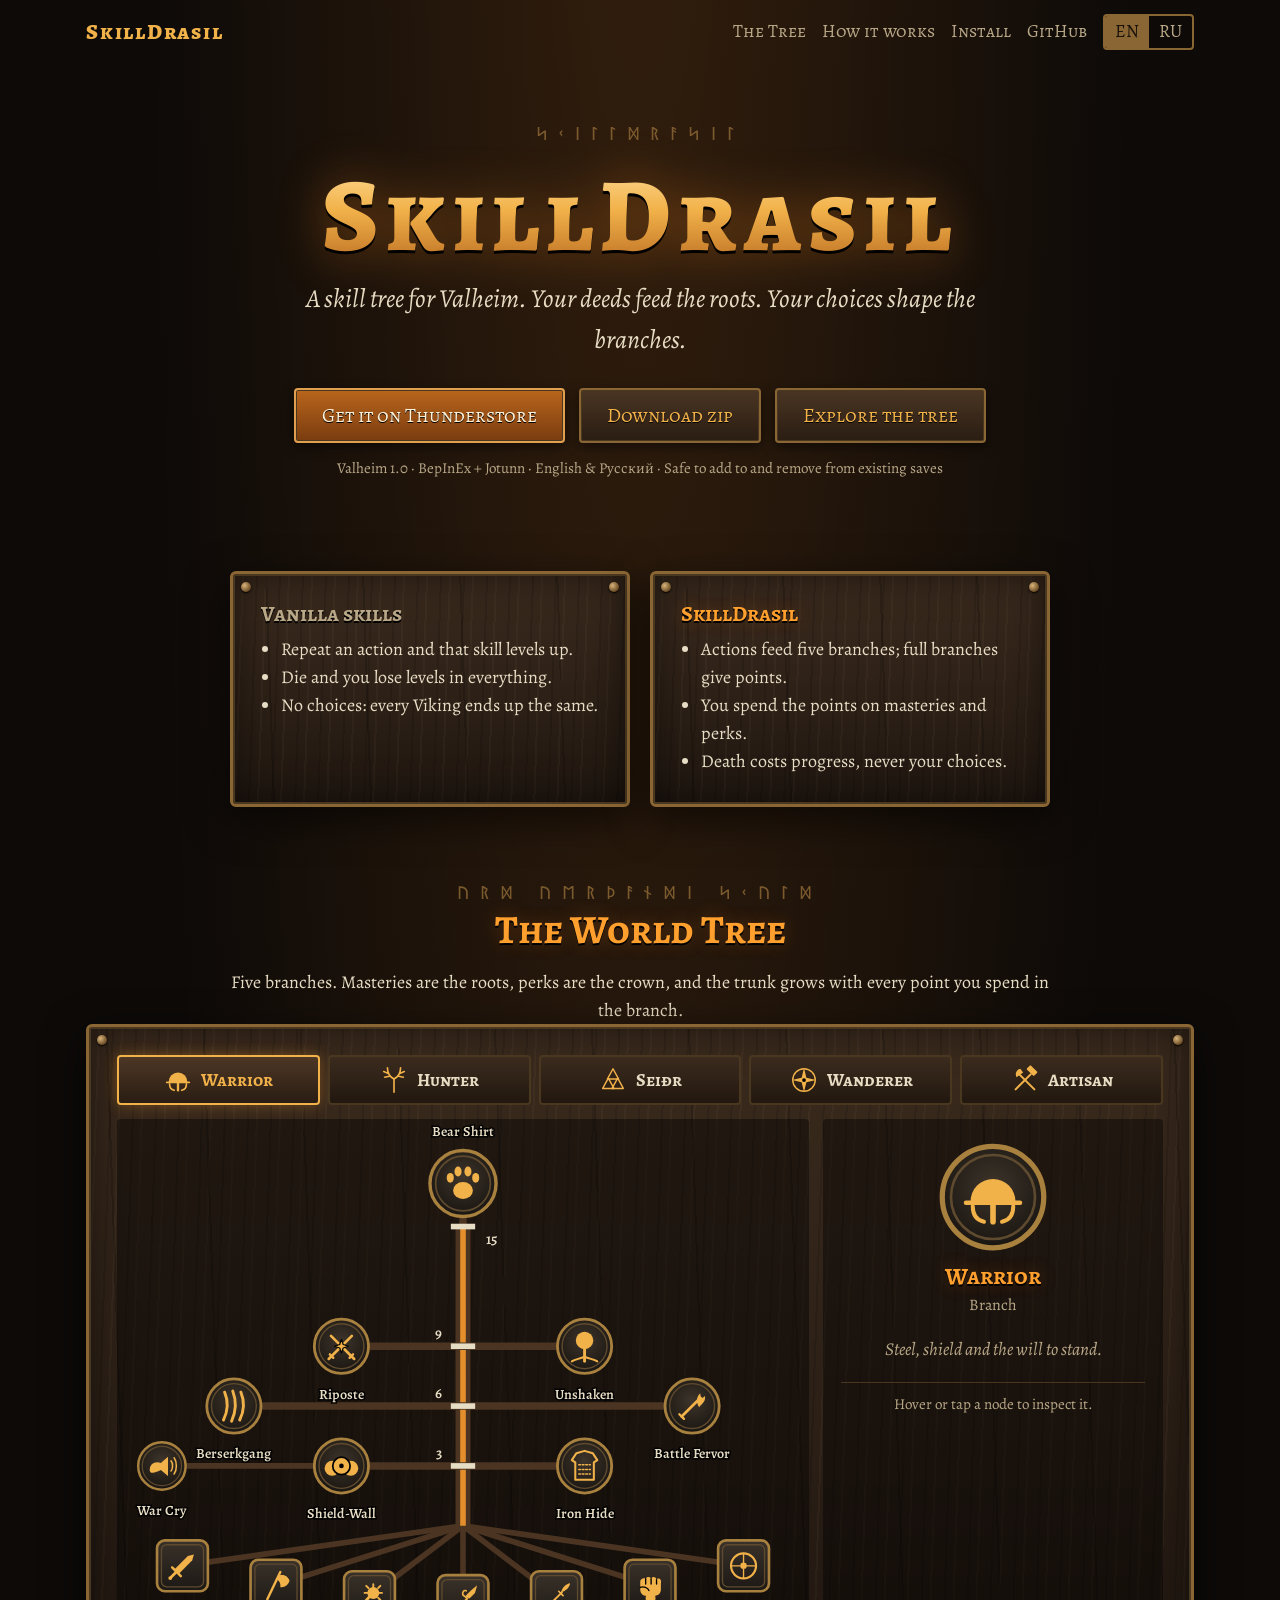
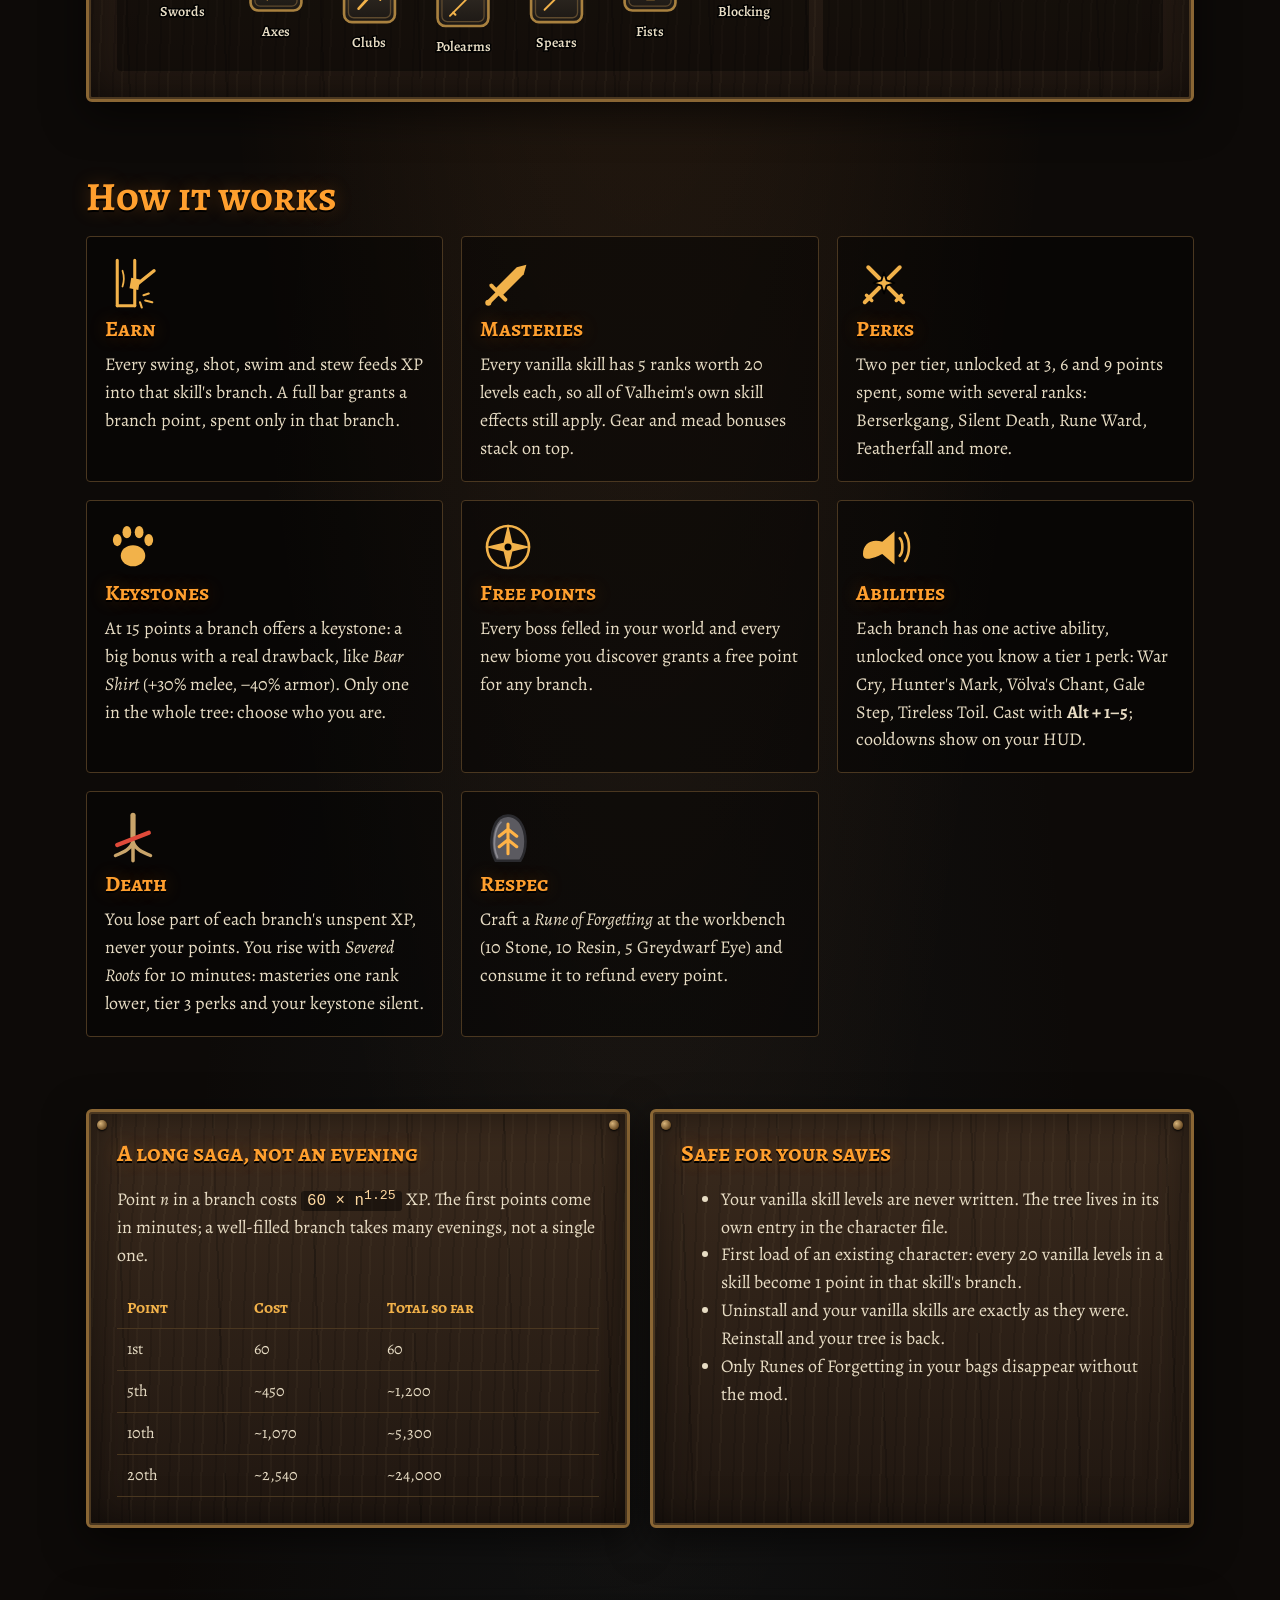
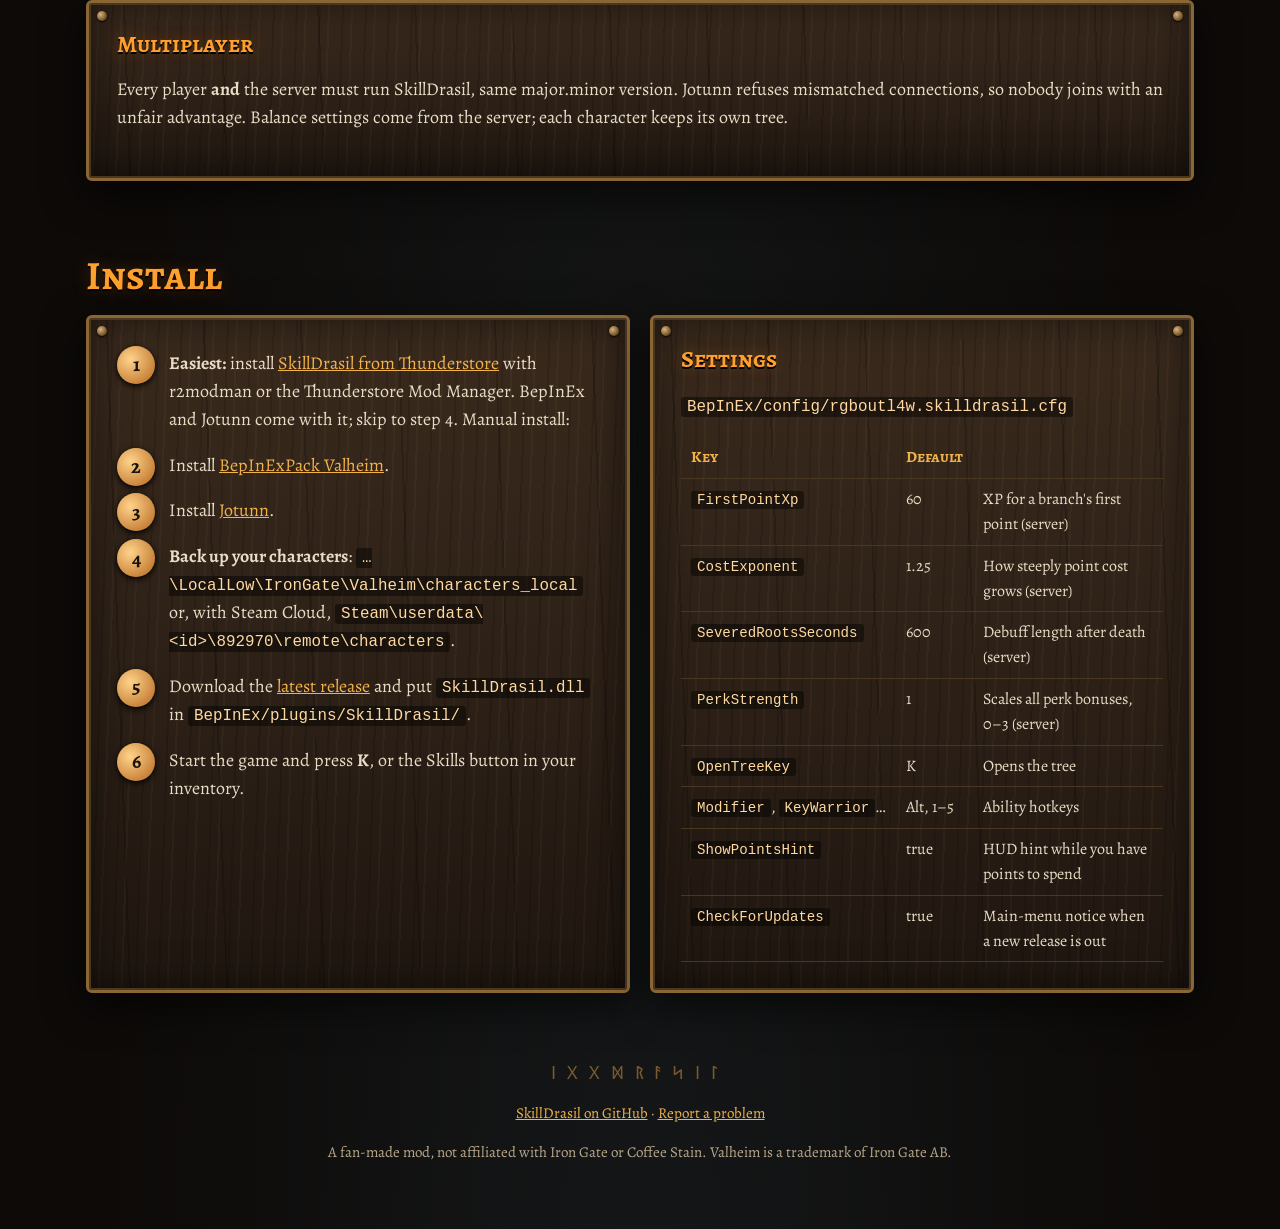
==== commit 16db05d5: "Release 0.3.2: active abilities, faster progression - One active ability per branch, gated by a tier" ====
--- a/docs/index.html
+++ b/docs/index.html
@@ -6,7 +6,7 @@
 <title>SkillDrasil – a skill tree for Valheim</title>
 <meta name="description" content="SkillDrasil replaces Valheim's grind-and-lose skill system with a five-branch skill tree: earn points by playing, choose masteries and perks, keep your choices when you die.">
 <meta property="og:title" content="SkillDrasil – a skill tree for Valheim">
-<meta property="og:description" content="Five branches, 24 masteries, 30 perks, 5 keystones. Your deeds feed the roots; your choices shape the branches.">
+<meta property="og:description" content="Five branches, 24 masteries, 30 perks, 5 keystones, 5 active abilities. Your deeds feed the roots; your choices shape the branches.">
 <link rel="icon" href="icons/rune.svg" type="image/svg+xml">
 <link rel="alternate" hreflang="ru" href="ru/">
 <link rel="preconnect" href="https://fonts.googleapis.com">
@@ -80,6 +80,7 @@
       <div class="feature"><img src="icons/riposte.svg" alt=""><h3>Perks</h3><p>Two per tier, unlocked at 3, 6 and 9 points spent, some with several ranks: Berserkgang, Silent Death, Rune Ward, Featherfall and more.</p></div>
       <div class="feature"><img src="icons/bearshirt.svg" alt=""><h3>Keystones</h3><p>At 15 points a branch offers a keystone: a big bonus with a real drawback, like <em>Bear Shirt</em> (+30% melee, −40% armor). Only one in the whole tree: choose who you are.</p></div>
       <div class="feature"><img src="icons/branch_wanderer.svg" alt=""><h3>Free points</h3><p>Every boss felled in your world and every new biome you discover grants a free point for any branch.</p></div>
+      <div class="feature"><img src="icons/warcry.svg" alt=""><h3>Abilities</h3><p>Each branch has one active ability, unlocked once you know a tier 1 perk: War Cry, Hunter's Mark, Völva's Chant, Gale Step, Tireless Toil. Cast with <strong>Alt + 1–5</strong>; cooldowns show on your HUD.</p></div>
       <div class="feature"><img src="icons/se_severed.svg" alt=""><h3>Death</h3><p>You lose part of each branch's unspent XP, never your points. You rise with <em>Severed Roots</em> for 10 minutes: masteries one rank lower, tier 3 perks and your keystone silent.</p></div>
       <div class="feature"><img src="icons/item_rune.svg" alt=""><h3>Respec</h3><p>Craft a <em>Rune of Forgetting</em> at the workbench (10 Stone, 10 Resin, 5 Greydwarf Eye) and consume it to refund every point.</p></div>
     </div>
@@ -89,13 +90,13 @@
     <div class="two">
       <div class="panel">
         <h3>A long saga, not an evening</h3>
-        <p>Point <em>n</em> in a branch costs <code>80 × n<sup>1.5</sup></code> XP. The first points come in minutes; filling a branch takes a whole playthrough.</p>
+        <p>Point <em>n</em> in a branch costs <code>60 × n<sup>1.25</sup></code> XP. The first points come in minutes; a well-filled branch takes many evenings, not a single one.</p>
         <div class="table-scroll"><table>
           <tr><th>Point</th><th>Cost</th><th>Total so far</th></tr>
-          <tr><td>1st</td><td>80</td><td>80</td></tr>
-          <tr><td>5th</td><td>~900</td><td>~2,200</td></tr>
-          <tr><td>10th</td><td>~2,500</td><td>~10,000</td></tr>
-          <tr><td>20th</td><td>~7,200</td><td>~57,000</td></tr>
+          <tr><td>1st</td><td>60</td><td>60</td></tr>
+          <tr><td>5th</td><td>~450</td><td>~1,200</td></tr>
+          <tr><td>10th</td><td>~1,070</td><td>~5,300</td></tr>
+          <tr><td>20th</td><td>~2,540</td><td>~24,000</td></tr>
         </table></div>
       </div>
       <div class="panel">
@@ -135,11 +136,12 @@
         <p><code>BepInEx/config/rgboutl4w.skilldrasil.cfg</code></p>
         <div class="table-scroll"><table>
           <tr><th>Key</th><th>Default</th><th></th></tr>
-          <tr><td><code>FirstPointXp</code></td><td>80</td><td>XP for a branch's first point (server)</td></tr>
-          <tr><td><code>CostExponent</code></td><td>1.5</td><td>How steeply point cost grows (server)</td></tr>
+          <tr><td><code>FirstPointXp</code></td><td>60</td><td>XP for a branch's first point (server)</td></tr>
+          <tr><td><code>CostExponent</code></td><td>1.25</td><td>How steeply point cost grows (server)</td></tr>
           <tr><td><code>SeveredRootsSeconds</code></td><td>600</td><td>Debuff length after death (server)</td></tr>
           <tr><td><code>PerkStrength</code></td><td>1</td><td>Scales all perk bonuses, 0–3 (server)</td></tr>
           <tr><td><code>OpenTreeKey</code></td><td>K</td><td>Opens the tree</td></tr>
+          <tr><td><code>Modifier</code>, <code>KeyWarrior</code>…</td><td>Alt, 1–5</td><td>Ability hotkeys</td></tr>
           <tr><td><code>ShowPointsHint</code></td><td>true</td><td>HUD hint while you have points to spend</td></tr>
           <tr><td><code>CheckForUpdates</code></td><td>true</td><td>Main-menu notice when a new release is out</td></tr>
         </table></div>
